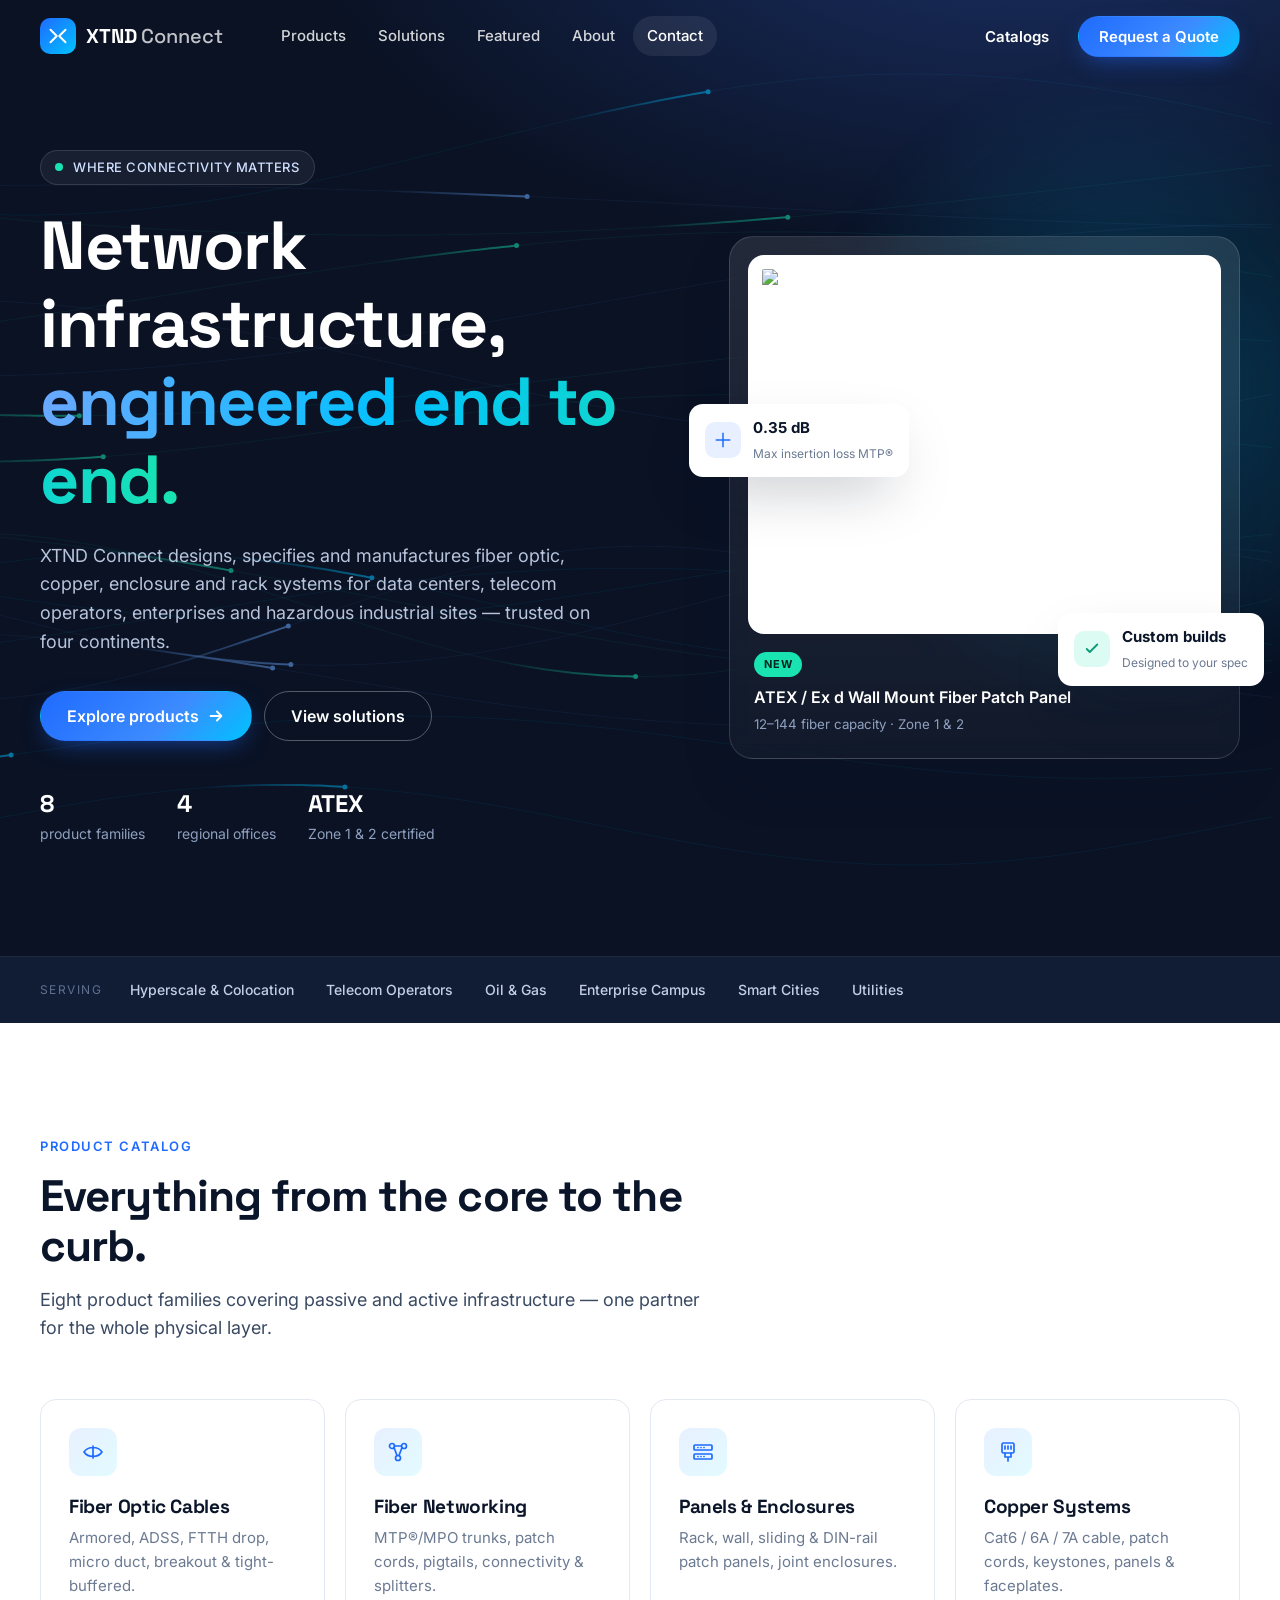
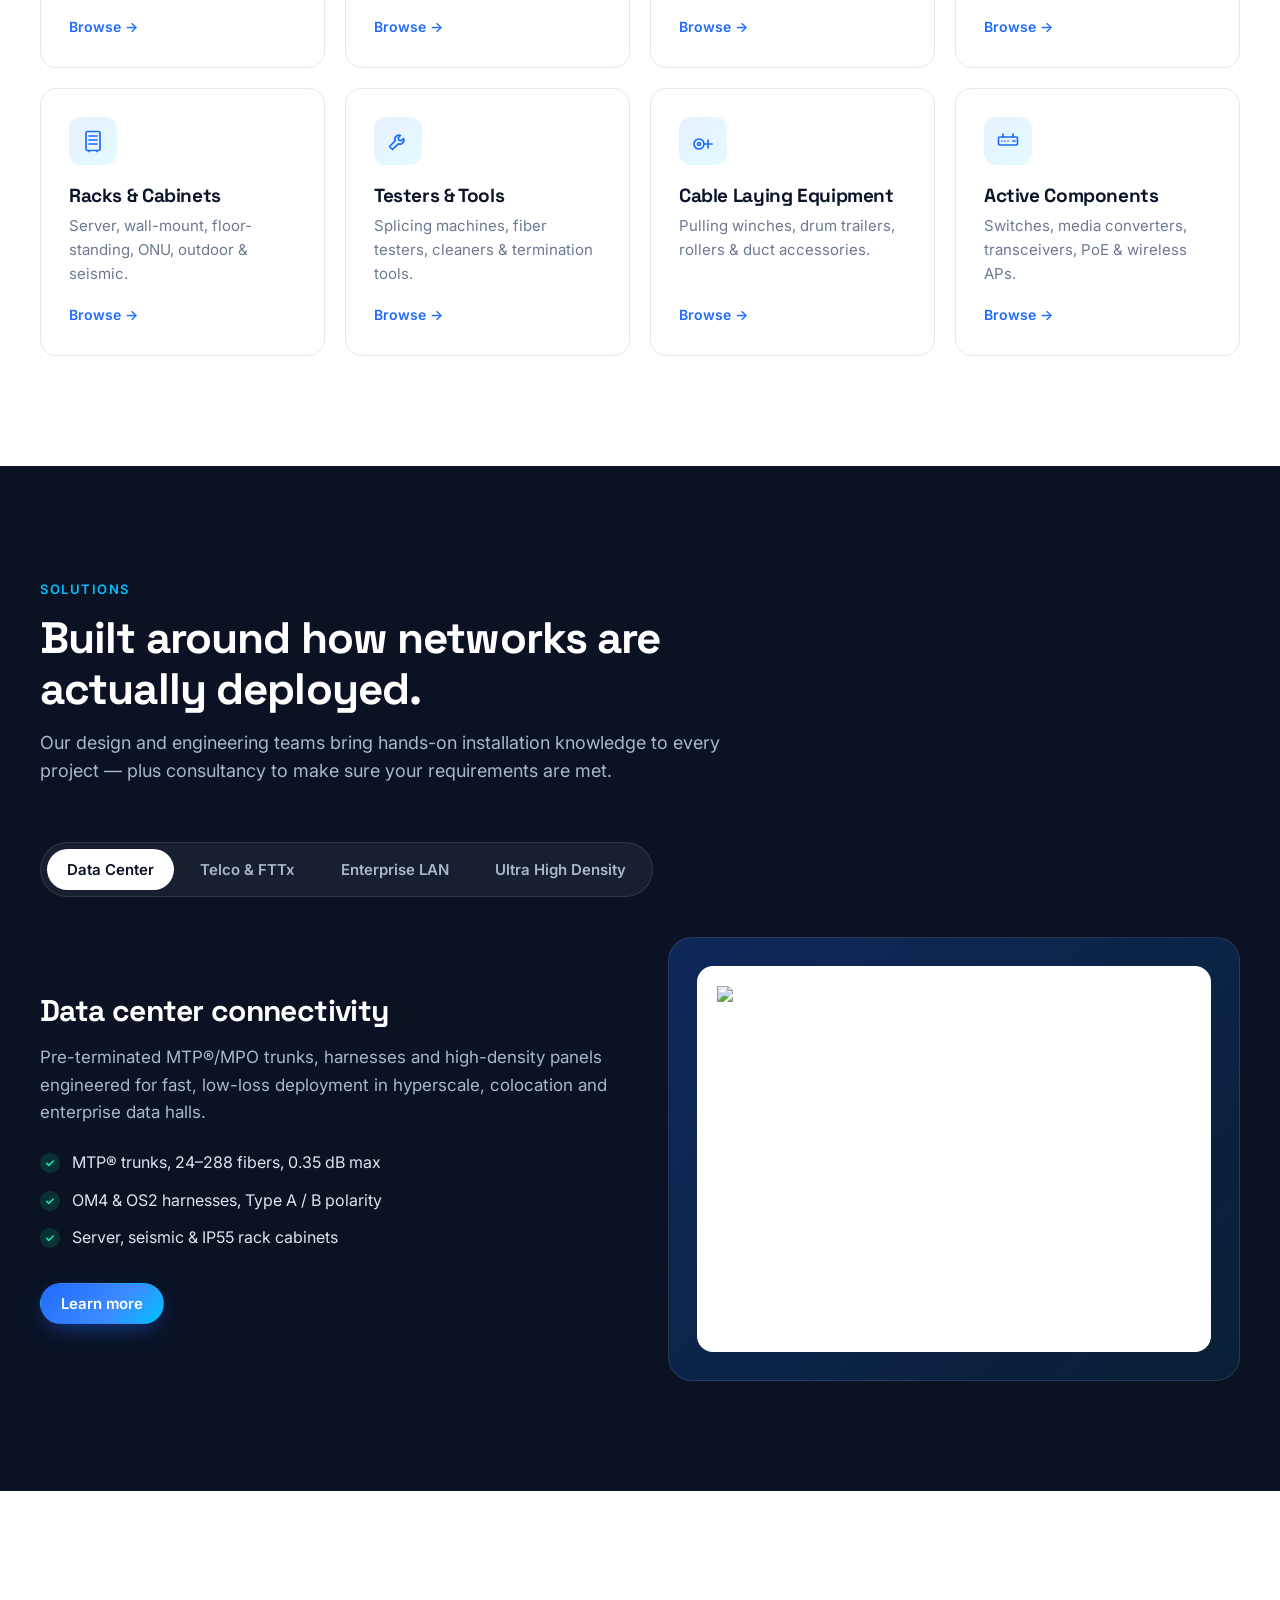
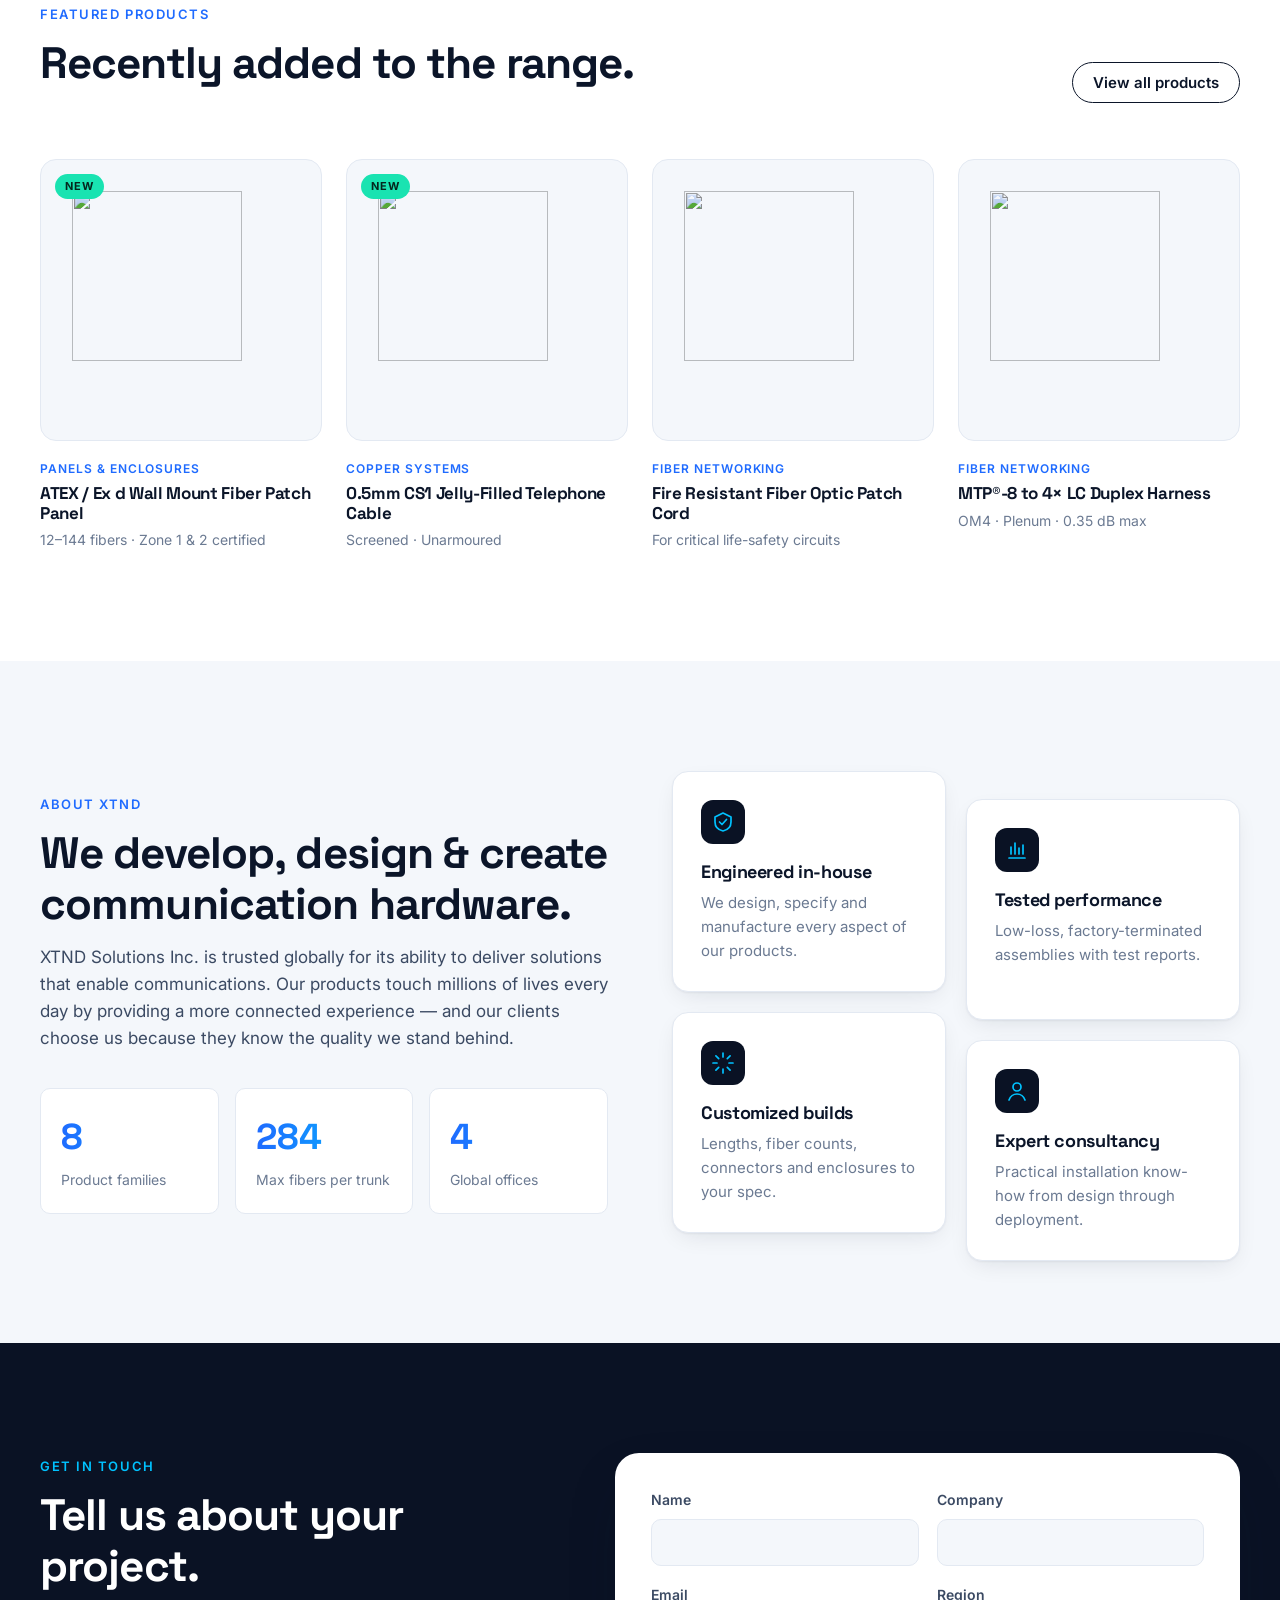
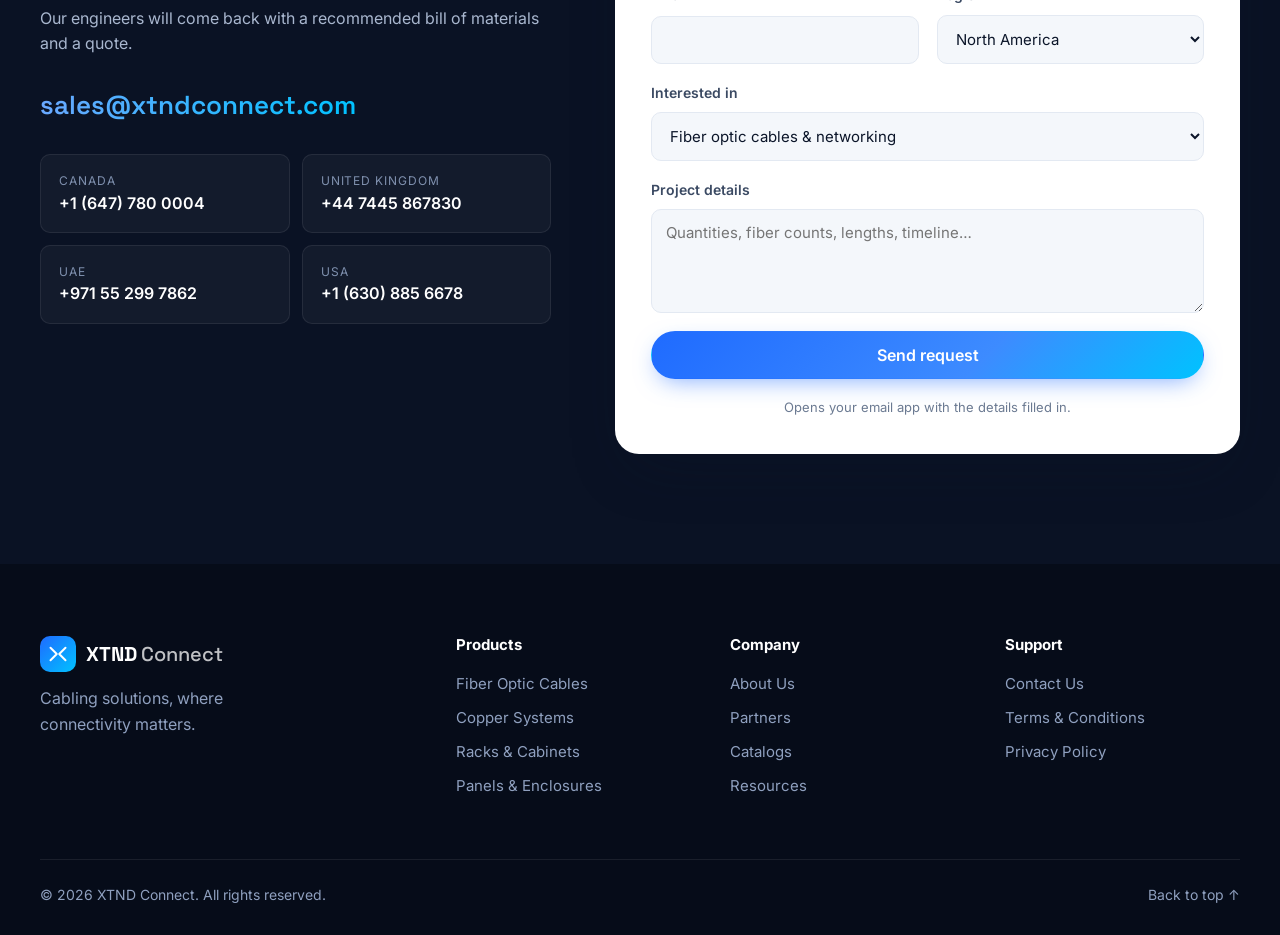
==== index.html @ 7eed995b "Redesigned XTND Connect website: modern responsive single-page site" ====
<!doctype html>
<html lang="en">
<head>
  <meta charset="utf-8" />
  <meta name="viewport" content="width=device-width, initial-scale=1" />
  <title>XTND Connect — Fiber & Copper Cabling Solutions</title>
  <meta name="description" content="XTND Connect designs and manufactures fiber optic, copper, enclosure and rack infrastructure for data centers, FTTx, enterprise and industrial networks." />
  <meta name="theme-color" content="#0a1224" />
  <link rel="icon" href="https://xtndconnect.com/wp-content/uploads/2022/12/Group-2-1.png" />
  <link rel="preconnect" href="https://fonts.googleapis.com" />
  <link rel="preconnect" href="https://fonts.gstatic.com" crossorigin />
  <link href="https://fonts.googleapis.com/css2?family=Inter:wght@400;500;600;700&family=Space+Grotesk:wght@500;600;700&display=swap" rel="stylesheet" />
  <link rel="stylesheet" href="styles.css" />
</head>
<body>
  <a class="skip" href="#main">Skip to content</a>

  <header class="nav" id="top">
    <div class="container nav-inner">
      <a href="#top" class="brand" aria-label="XTND Connect home">
        <span class="brand-mark" aria-hidden="true">
          <svg viewBox="0 0 32 32"><path d="M4 6l10 10L4 26M28 6L18 16l10 10" fill="none" stroke="currentColor" stroke-width="3.2" stroke-linecap="round" stroke-linejoin="round"/></svg>
        </span>
        <span class="brand-text">XTND<span>Connect</span></span>
      </a>
      <nav class="nav-links" aria-label="Primary">
        <a href="#products">Products</a>
        <a href="#solutions">Solutions</a>
        <a href="#featured">Featured</a>
        <a href="#about">About</a>
        <a href="#contact">Contact</a>
      </nav>
      <div class="nav-cta">
        <a class="btn btn-ghost" href="https://xtndconnect.com/catalogs/">Catalogs</a>
        <a class="btn btn-primary" href="#contact">Request a Quote</a>
      </div>
      <button class="nav-toggle" aria-label="Open menu" aria-expanded="false" aria-controls="mobile-menu">
        <span></span><span></span>
      </button>
    </div>
    <div class="mobile-menu" id="mobile-menu" hidden>
      <a href="#products">Products</a>
      <a href="#solutions">Solutions</a>
      <a href="#featured">Featured</a>
      <a href="#about">About</a>
      <a href="#contact">Contact</a>
      <a class="btn btn-primary" href="#contact">Request a Quote</a>
    </div>
  </header>

  <main id="main">
    <!-- HERO -->
    <section class="hero">
      <canvas class="hero-canvas" aria-hidden="true"></canvas>
      <div class="hero-glow" aria-hidden="true"></div>
      <div class="container hero-inner">
        <div class="hero-copy reveal">
          <span class="eyebrow"><span class="dot"></span> Where connectivity matters</span>
          <h1>Network infrastructure,<br /><span class="grad">engineered end to end.</span></h1>
          <p class="lead">XTND Connect designs, specifies and manufactures fiber optic, copper, enclosure and rack systems for data centers, telecom operators, enterprises and hazardous industrial sites — trusted on four continents.</p>
          <div class="hero-actions">
            <a class="btn btn-primary btn-lg" href="#products">Explore products
              <svg viewBox="0 0 20 20" aria-hidden="true"><path d="M4 10h12m-5-5 5 5-5 5" fill="none" stroke="currentColor" stroke-width="2" stroke-linecap="round" stroke-linejoin="round"/></svg>
            </a>
            <a class="btn btn-outline btn-lg" href="#solutions">View solutions</a>
          </div>
          <ul class="hero-proof">
            <li><strong>8</strong> product families</li>
            <li><strong>4</strong> regional offices</li>
            <li><strong>ATEX</strong> Zone 1 & 2 certified</li>
          </ul>
        </div>
        <div class="hero-visual reveal" style="--d:.15s">
          <div class="hero-card main">
            <img src="https://xtndconnect.com/wp-content/uploads/2025/06/Inside-view-of-Atex-rated-wall-mounted-patch-panel.png" alt="Inside view of ATEX rated wall mounted fiber patch panel" />
            <div class="hero-card-meta">
              <span class="tag">New</span>
              <p>ATEX / Ex d Wall Mount Fiber Patch Panel</p>
              <small>12–144 fiber capacity · Zone 1 & 2</small>
            </div>
          </div>
          <div class="hero-chip chip-a">
            <span class="chip-ico">
              <svg viewBox="0 0 24 24"><path d="M12 3v18M3 12h18" stroke="currentColor" stroke-width="2" stroke-linecap="round"/></svg>
            </span>
            <div><strong>0.35 dB</strong><small>Max insertion loss MTP®</small></div>
          </div>
          <div class="hero-chip chip-b">
            <span class="chip-ico">
              <svg viewBox="0 0 24 24"><path d="M5 12l4 4L19 6" fill="none" stroke="currentColor" stroke-width="2.4" stroke-linecap="round" stroke-linejoin="round"/></svg>
            </span>
            <div><strong>Custom builds</strong><small>Designed to your spec</small></div>
          </div>
        </div>
      </div>
    </section>

    <!-- TRUST STRIP -->
    <section class="strip" aria-label="Markets served">
      <div class="container strip-inner">
        <span>Serving</span>
        <ul>
          <li>Hyperscale & Colocation</li>
          <li>Telecom Operators</li>
          <li>Oil & Gas</li>
          <li>Enterprise Campus</li>
          <li>Smart Cities</li>
          <li>Utilities</li>
        </ul>
      </div>
    </section>

    <!-- PRODUCTS -->
    <section class="section" id="products">
      <div class="container">
        <div class="section-head reveal">
          <span class="kicker">Product catalog</span>
          <h2>Everything from the core to the curb.</h2>
          <p>Eight product families covering passive and active infrastructure — one partner for the whole physical layer.</p>
        </div>
        <div class="cat-grid">
          <a class="cat reveal" href="https://xtndconnect.com/product-category/fiber-optic-cables/">
            <div class="cat-ico"><svg viewBox="0 0 24 24"><path d="M3 12c4-6 14-6 18 0M3 12c4 6 14 6 18 0M12 6v12"/></svg></div>
            <h3>Fiber Optic Cables</h3>
            <p>Armored, ADSS, FTTH drop, micro duct, breakout & tight-buffered.</p>
            <span class="cat-link">Browse <i>→</i></span>
          </a>
          <a class="cat reveal" style="--d:.05s" href="https://xtndconnect.com/product-category/fiber-networking">
            <div class="cat-ico"><svg viewBox="0 0 24 24"><circle cx="6" cy="6" r="2.5"/><circle cx="18" cy="6" r="2.5"/><circle cx="12" cy="18" r="2.5"/><path d="M8 7.5l3 8M16 7.5l-3 8M8.5 6h7"/></svg></div>
            <h3>Fiber Networking</h3>
            <p>MTP®/MPO trunks, patch cords, pigtails, connectivity & splitters.</p>
            <span class="cat-link">Browse <i>→</i></span>
          </a>
          <a class="cat reveal" style="--d:.1s" href="https://xtndconnect.com/product-category/panels-and-enclosure/">
            <div class="cat-ico"><svg viewBox="0 0 24 24"><rect x="3" y="5" width="18" height="5" rx="1"/><rect x="3" y="14" width="18" height="5" rx="1"/><path d="M7 7.5h.01M10 7.5h.01M13 7.5h.01M7 16.5h.01M10 16.5h.01M13 16.5h.01"/></svg></div>
            <h3>Panels & Enclosures</h3>
            <p>Rack, wall, sliding & DIN-rail patch panels, joint enclosures.</p>
            <span class="cat-link">Browse <i>→</i></span>
          </a>
          <a class="cat reveal" style="--d:.15s" href="https://xtndconnect.com/product-category/copper-systems/">
            <div class="cat-ico"><svg viewBox="0 0 24 24"><rect x="6" y="3" width="12" height="10" rx="1.5"/><path d="M9 13v4h6v-4M12 17v4M9 6v3M12 6v3M15 6v3"/></svg></div>
            <h3>Copper Systems</h3>
            <p>Cat6 / 6A / 7A cable, patch cords, keystones, panels & faceplates.</p>
            <span class="cat-link">Browse <i>→</i></span>
          </a>
          <a class="cat reveal" href="https://xtndconnect.com/product-category/racks-and-cabinets/">
            <div class="cat-ico"><svg viewBox="0 0 24 24"><rect x="5" y="2.5" width="14" height="19" rx="1.5"/><path d="M8 7h8M8 11h8M8 15h8M8 21.5v1M16 21.5v1"/></svg></div>
            <h3>Racks & Cabinets</h3>
            <p>Server, wall-mount, floor-standing, ONU, outdoor & seismic.</p>
            <span class="cat-link">Browse <i>→</i></span>
          </a>
          <a class="cat reveal" style="--d:.05s" href="https://xtndconnect.com/product-category/tester-and-tools/">
            <div class="cat-ico"><svg viewBox="0 0 24 24"><path d="M14.5 6.5a4 4 0 0 0-5.3 5.3L3.5 17.5l3 3 5.7-5.7a4 4 0 0 0 5.3-5.3l-2.3 2.3-2.4-.6-.6-2.4z"/></svg></div>
            <h3>Testers & Tools</h3>
            <p>Splicing machines, fiber testers, cleaners & termination tools.</p>
            <span class="cat-link">Browse <i>→</i></span>
          </a>
          <a class="cat reveal" style="--d:.1s" href="https://xtndconnect.com/product-category/cable-laying-equipments/">
            <div class="cat-ico"><svg viewBox="0 0 24 24"><circle cx="8" cy="15" r="5"/><circle cx="8" cy="15" r="1.5"/><path d="M13 15h8M17 11v8"/></svg></div>
            <h3>Cable Laying Equipment</h3>
            <p>Pulling winches, drum trailers, rollers & duct accessories.</p>
            <span class="cat-link">Browse <i>→</i></span>
          </a>
          <a class="cat reveal" style="--d:.15s" href="https://xtndconnect.com/product-category/active-components/switches/">
            <div class="cat-ico"><svg viewBox="0 0 24 24"><rect x="2.5" y="8" width="19" height="8" rx="1.5"/><path d="M6 12h.01M9 12h.01M12 12h.01M17 12h2M7 8V5M17 8V5"/></svg></div>
            <h3>Active Components</h3>
            <p>Switches, media converters, transceivers, PoE & wireless APs.</p>
            <span class="cat-link">Browse <i>→</i></span>
          </a>
        </div>
      </div>
    </section>

    <!-- SOLUTIONS -->
    <section class="section section-dark" id="solutions">
      <div class="container">
        <div class="section-head reveal">
          <span class="kicker">Solutions</span>
          <h2>Built around how networks are actually deployed.</h2>
          <p>Our design and engineering teams bring hands-on installation knowledge to every project — plus consultancy to make sure your requirements are met.</p>
        </div>
        <div class="sol-tabs reveal" role="tablist" aria-label="Solutions">
          <button role="tab" aria-selected="true" aria-controls="sol-dc" id="tab-dc">Data Center</button>
          <button role="tab" aria-selected="false" aria-controls="sol-ftth" id="tab-ftth" tabindex="-1">Telco & FTTx</button>
          <button role="tab" aria-selected="false" aria-controls="sol-ent" id="tab-ent" tabindex="-1">Enterprise LAN</button>
          <button role="tab" aria-selected="false" aria-controls="sol-uhd" id="tab-uhd" tabindex="-1">Ultra High Density</button>
        </div>
        <div class="sol-panels">
          <article class="sol-panel" role="tabpanel" id="sol-dc" aria-labelledby="tab-dc">
            <div class="sol-text">
              <h3>Data center connectivity</h3>
              <p>Pre-terminated MTP®/MPO trunks, harnesses and high-density panels engineered for fast, low-loss deployment in hyperscale, colocation and enterprise data halls.</p>
              <ul class="checks">
                <li>MTP® trunks, 24–288 fibers, 0.35 dB max</li>
                <li>OM4 & OS2 harnesses, Type A / B polarity</li>
                <li>Server, seismic & IP55 rack cabinets</li>
              </ul>
              <a class="btn btn-primary" href="https://xtndconnect.com/our-solutions/">Learn more</a>
            </div>
            <div class="sol-img"><img loading="lazy" src="https://xtndconnect.com/wp-content/uploads/2024/10/40180.main_-1.jpg" alt="MTP fiber harness for data center" /></div>
          </article>
          <article class="sol-panel" role="tabpanel" id="sol-ftth" aria-labelledby="tab-ftth" hidden>
            <div class="sol-text">
              <h3>Telco & FTTx networks</h3>
              <p>Hardware that simplifies design and roll-out of access networks — from central office to the subscriber's home.</p>
              <ul class="checks">
                <li>ADSS, armored & FTTH drop cables</li>
                <li>Splice closures, splitters & ONU cabinets</li>
                <li>Cable pulling winches & drum trailers</li>
              </ul>
              <a class="btn btn-primary" href="https://xtndconnect.com/our-solutions/">Learn more</a>
            </div>
            <div class="sol-img"><img loading="lazy" src="https://xtndconnect.com/wp-content/uploads/2024/11/202208051735149eaps9.jpg" alt="Fiber optic splice closure" /></div>
          </article>
          <article class="sol-panel" role="tabpanel" id="sol-ent" aria-labelledby="tab-ent" hidden>
            <div class="sol-text">
              <h3>Enterprise structured cabling</h3>
              <p>End-to-end copper and fiber structured cabling for offices, campuses and industrial facilities, designed for simple installation and long service life.</p>
              <ul class="checks">
                <li>Cat6 / 6A / 7A LSZH data cables</li>
                <li>Keystones, faceplates & copper panels</li>
                <li>Industrial armored patch cables</li>
              </ul>
              <a class="btn btn-primary" href="https://xtndconnect.com/our-solutions/">Learn more</a>
            </div>
            <div class="sol-img"><img loading="lazy" src="https://xtndconnect.com/wp-content/uploads/2024/10/96103.main_.jpg" alt="Structured cabling products" /></div>
          </article>
          <article class="sol-panel" role="tabpanel" id="sol-uhd" aria-labelledby="tab-uhd" hidden>
            <div class="sol-text">
              <h3>Ultra high density</h3>
              <p>Traditional high-density enclosures hit the port count but leave tangled clusters at the back. Our UHD system keeps every fiber accessible and every cable managed.</p>
              <ul class="checks">
                <li>Sliding rack-mount patch panels</li>
                <li>Modular splicing cassettes</li>
                <li>Front & rear cable management</li>
              </ul>
              <a class="btn btn-primary" href="https://xtndconnect.com/our-solutions/">Learn more</a>
            </div>
            <div class="sol-img"><img loading="lazy" src="https://xtndconnect.com/wp-content/uploads/2024/11/6-Port-SC-Duplex.png" alt="High density fiber patch panel" /></div>
          </article>
        </div>
      </div>
    </section>

    <!-- FEATURED -->
    <section class="section" id="featured">
      <div class="container">
        <div class="section-head row reveal">
          <div>
            <span class="kicker">Featured products</span>
            <h2>Recently added to the range.</h2>
          </div>
          <a class="btn btn-outline" href="https://xtndconnect.com/product/">View all products</a>
        </div>
        <div class="prod-grid">
          <a class="prod reveal" href="https://xtndconnect.com/product/atex-ex-d-rated-enclosures-wall-mount-fiber-patch-panel-12144-fiber-capacity-zone-1-zone-2-certified/">
            <div class="prod-img"><img loading="lazy" src="https://xtndconnect.com/wp-content/uploads/2025/06/Inside-view-of-Atex-rated-wall-mounted-patch-panel.png" alt="" /><span class="tag">New</span></div>
            <span class="prod-cat">Panels & Enclosures</span>
            <h3>ATEX / Ex d Wall Mount Fiber Patch Panel</h3>
            <p>12–144 fibers · Zone 1 & 2 certified</p>
          </a>
          <a class="prod reveal" style="--d:.05s" href="https://xtndconnect.com/product/xtnd-0-5mm-cs1-cable-jelly-filled-screened-unarmoured-telephone-cable/">
            <div class="prod-img"><img loading="lazy" src="https://xtndconnect.com/wp-content/uploads/2025/06/Telephone-Cable.png" alt="" /><span class="tag">New</span></div>
            <span class="prod-cat">Copper Systems</span>
            <h3>0.5mm CS1 Jelly-Filled Telephone Cable</h3>
            <p>Screened · Unarmoured</p>
          </a>
          <a class="prod reveal" style="--d:.1s" href="https://xtndconnect.com/product/">
            <div class="prod-img"><img loading="lazy" src="https://xtndconnect.com/wp-content/uploads/2024/06/Fire-Reistant-Patch-Cord.png" alt="" /></div>
            <span class="prod-cat">Fiber Networking</span>
            <h3>Fire Resistant Fiber Optic Patch Cord</h3>
            <p>For critical life-safety circuits</p>
          </a>
          <a class="prod reveal" style="--d:.15s" href="https://xtndconnect.com/product/">
            <div class="prod-img"><img loading="lazy" src="https://xtndconnect.com/wp-content/uploads/2024/10/2024070218225989nseb.jpg" alt="" /></div>
            <span class="prod-cat">Fiber Networking</span>
            <h3>MTP®-8 to 4× LC Duplex Harness</h3>
            <p>OM4 · Plenum · 0.35 dB max</p>
          </a>
        </div>
      </div>
    </section>

    <!-- ABOUT / WHY -->
    <section class="section section-alt" id="about">
      <div class="container about">
        <div class="about-copy reveal">
          <span class="kicker">About XTND</span>
          <h2>We develop, design & create communication hardware.</h2>
          <p>XTND Solutions Inc. is trusted globally for its ability to deliver solutions that enable communications. Our products touch millions of lives every day by providing a more connected experience — and our clients choose us because they know the quality we stand behind.</p>
          <div class="stats">
            <div><strong data-count="8">0</strong><span>Product families</span></div>
            <div><strong data-count="288">0</strong><span>Max fibers per trunk</span></div>
            <div><strong data-count="4">0</strong><span>Global offices</span></div>
          </div>
        </div>
        <div class="why-grid">
          <div class="why reveal">
            <div class="why-ico"><svg viewBox="0 0 24 24"><path d="M12 3l8 4v5c0 5-3.5 8-8 9-4.5-1-8-4-8-9V7z"/><path d="M8.5 12l2.5 2.5 4.5-5"/></svg></div>
            <h3>Engineered in-house</h3>
            <p>We design, specify and manufacture every aspect of our products.</p>
          </div>
          <div class="why reveal" style="--d:.05s">
            <div class="why-ico"><svg viewBox="0 0 24 24"><path d="M4 20h16M6 16V9M10 16V5M14 16v-6M18 16V7"/></svg></div>
            <h3>Tested performance</h3>
            <p>Low-loss, factory-terminated assemblies with test reports.</p>
          </div>
          <div class="why reveal" style="--d:.1s">
            <div class="why-ico"><svg viewBox="0 0 24 24"><path d="M12 2v4M12 18v4M4.9 4.9l2.8 2.8M16.3 16.3l2.8 2.8M2 12h4M18 12h4M4.9 19.1l2.8-2.8M16.3 7.7l2.8-2.8"/></svg></div>
            <h3>Customized builds</h3>
            <p>Lengths, fiber counts, connectors and enclosures to your spec.</p>
          </div>
          <div class="why reveal" style="--d:.15s">
            <div class="why-ico"><svg viewBox="0 0 24 24"><circle cx="12" cy="8" r="4"/><path d="M4 21c1.5-4 4.5-6 8-6s6.5 2 8 6"/></svg></div>
            <h3>Expert consultancy</h3>
            <p>Practical installation know-how from design through deployment.</p>
          </div>
        </div>
      </div>
    </section>

    <!-- CONTACT -->
    <section class="section section-dark" id="contact">
      <div class="container contact">
        <div class="contact-copy reveal">
          <span class="kicker">Get in touch</span>
          <h2>Tell us about your project.</h2>
          <p>Our engineers will come back with a recommended bill of materials and a quote.</p>
          <a class="mail" href="mailto:sales@xtndconnect.com">sales@xtndconnect.com</a>
          <ul class="offices">
            <li><span>Canada</span><a href="tel:+16477800004">+1 (647) 780 0004</a></li>
            <li><span>United Kingdom</span><a href="tel:+447445867830">+44 7445 867830</a></li>
            <li><span>UAE</span><a href="tel:+971552997862">+971 55 299 7862</a></li>
            <li><span>USA</span><a href="tel:+16308856678">+1 (630) 885 6678</a></li>
          </ul>
        </div>
        <form class="form reveal" style="--d:.1s" id="quote-form" novalidate>
          <div class="field-row">
            <label>Name<input name="name" required autocomplete="name" /></label>
            <label>Company<input name="company" autocomplete="organization" /></label>
          </div>
          <div class="field-row">
            <label>Email<input type="email" name="email" required autocomplete="email" /></label>
            <label>Region
              <select name="region">
                <option>North America</option>
                <option>United Kingdom / Europe</option>
                <option>Middle East</option>
                <option>Other</option>
              </select>
            </label>
          </div>
          <label>Interested in
            <select name="interest">
              <option>Fiber optic cables & networking</option>
              <option>Panels & enclosures</option>
              <option>Copper systems</option>
              <option>Racks & cabinets</option>
              <option>Testers, tools & laying equipment</option>
              <option>Active components</option>
              <option>Custom solution</option>
            </select>
          </label>
          <label>Project details<textarea name="message" rows="4" required placeholder="Quantities, fiber counts, lengths, timeline…"></textarea></label>
          <button class="btn btn-primary btn-lg btn-block" type="submit">Send request</button>
          <p class="form-note" role="status" aria-live="polite">Opens your email app with the details filled in.</p>
        </form>
      </div>
    </section>
  </main>

  <footer class="footer">
    <div class="container footer-grid">
      <div>
        <a href="#top" class="brand">
          <span class="brand-mark" aria-hidden="true"><svg viewBox="0 0 32 32"><path d="M4 6l10 10L4 26M28 6L18 16l10 10" fill="none" stroke="currentColor" stroke-width="3.2" stroke-linecap="round" stroke-linejoin="round"/></svg></span>
          <span class="brand-text">XTND<span>Connect</span></span>
        </a>
        <p class="footer-tag">Cabling solutions, where connectivity matters.</p>
      </div>
      <div>
        <h4>Products</h4>
        <a href="https://xtndconnect.com/product-category/fiber-optic-cables/">Fiber Optic Cables</a>
        <a href="https://xtndconnect.com/product-category/copper-systems/">Copper Systems</a>
        <a href="https://xtndconnect.com/product-category/racks-and-cabinets/">Racks & Cabinets</a>
        <a href="https://xtndconnect.com/product-category/panels-and-enclosure/">Panels & Enclosures</a>
      </div>
      <div>
        <h4>Company</h4>
        <a href="https://xtndconnect.com/about-us/">About Us</a>
        <a href="https://xtndconnect.com/partner-with-us/">Partners</a>
        <a href="https://xtndconnect.com/catalogs/">Catalogs</a>
        <a href="https://xtndconnect.com/resources/">Resources</a>
      </div>
      <div>
        <h4>Support</h4>
        <a href="https://xtndconnect.com/contact-us/">Contact Us</a>
        <a href="https://xtndconnect.com/terms-condition/">Terms & Conditions</a>
        <a href="https://xtndconnect.com/privacy-policy/">Privacy Policy</a>
      </div>
    </div>
    <div class="container footer-bottom">
      <span>© <span id="year">2026</span> XTND Connect. All rights reserved.</span>
      <a href="#top">Back to top ↑</a>
    </div>
  </footer>

  <script src="script.js"></script>
</body>
</html>
---- styles.css ----
:root {
  --bg: #ffffff;
  --bg-alt: #f4f7fb;
  --ink: #0b1529;
  --ink-2: #3b4a63;
  --muted: #6b7a92;
  --line: #e3e9f2;
  --navy: #0a1224;
  --navy-2: #111c35;
  --brand: #1f6bff;
  --brand-2: #00c2ff;
  --accent: #19e3b1;
  --radius: 16px;
  --radius-sm: 10px;
  --shadow: 0 1px 2px rgba(11, 21, 41, .05), 0 8px 24px -8px rgba(11, 21, 41, .12);
  --shadow-lg: 0 24px 60px -20px rgba(11, 21, 41, .35);
  --font: "Inter", system-ui, -apple-system, "Segoe UI", Roboto, sans-serif;
  --display: "Space Grotesk", var(--font);
}

*, *::before, *::after { box-sizing: border-box; }
html { scroll-behavior: smooth; scroll-padding-top: 80px; }
body {
  margin: 0;
  font-family: var(--font);
  color: var(--ink);
  background: var(--bg);
  line-height: 1.6;
  -webkit-font-smoothing: antialiased;
  overflow-x: hidden;
}
img { max-width: 100%; display: block; }
a { color: inherit; text-decoration: none; }
h1, h2, h3, h4 { font-family: var(--display); line-height: 1.15; margin: 0; letter-spacing: -.02em; }
p { margin: 0; }

.container { width: min(1200px, 100% - 32px); margin-inline: auto; }

.skip { position: absolute; left: -999px; top: 8px; background: var(--brand); color: #fff; padding: 8px 14px; border-radius: 8px; z-index: 100; }
.skip:focus { left: 8px; }
:focus-visible { outline: 2px solid var(--brand-2); outline-offset: 3px; border-radius: 6px; }

/* Buttons */
.btn {
  display: inline-flex; align-items: center; justify-content: center; gap: 8px;
  font: 600 15px/1 var(--font);
  padding: 12px 20px; border-radius: 999px; border: 1px solid transparent;
  cursor: pointer; transition: transform .2s, box-shadow .2s, background .2s, border-color .2s, color .2s;
  white-space: nowrap;
}
.btn svg { width: 18px; height: 18px; transition: transform .2s; }
.btn:hover svg { transform: translateX(3px); }
.btn-lg { padding: 15px 26px; font-size: 16px; }
.btn-block { width: 100%; }
.btn-primary {
  color: #fff;
  background: linear-gradient(135deg, var(--brand), #3d8bff 60%, var(--brand-2));
  box-shadow: 0 8px 24px -8px rgba(31, 107, 255, .6);
}
.btn-primary:hover { transform: translateY(-1px); box-shadow: 0 12px 30px -8px rgba(31, 107, 255, .75); }
.btn-outline { border-color: currentColor; color: var(--ink); background: transparent; }
.btn-outline:hover { background: var(--ink); color: #fff; border-color: var(--ink); }
.btn-ghost { color: inherit; }
.btn-ghost:hover { background: rgba(255,255,255,.08); }

/* Nav */
.nav {
  position: fixed; inset: 0 0 auto 0; z-index: 50;
  color: #fff;
  transition: background .3s, box-shadow .3s, backdrop-filter .3s;
}
.nav.scrolled {
  background: rgba(10, 18, 36, .82);
  backdrop-filter: saturate(160%) blur(14px);
  -webkit-backdrop-filter: saturate(160%) blur(14px);
  box-shadow: 0 1px 0 rgba(255,255,255,.06);
}
.nav-inner { display: flex; align-items: center; gap: 32px; height: 72px; }
.brand { display: inline-flex; align-items: center; gap: 10px; font-family: var(--display); font-weight: 700; font-size: 20px; }
.brand-mark {
  width: 36px; height: 36px; border-radius: 10px; display: grid; place-items: center;
  background: linear-gradient(135deg, var(--brand), var(--brand-2)); color: #fff;
}
.brand-mark svg { width: 20px; height: 20px; }
.brand-text span { font-weight: 500; opacity: .75; margin-left: 4px; }
.nav-links { display: flex; gap: 4px; margin-left: 12px; }
.nav-links a { padding: 8px 14px; border-radius: 999px; font-size: 15px; font-weight: 500; opacity: .82; transition: opacity .2s, background .2s; }
.nav-links a:hover, .nav-links a.active { opacity: 1; background: rgba(255,255,255,.08); }
.nav-cta { margin-left: auto; display: flex; gap: 8px; }
.nav-toggle { display: none; margin-left: auto; width: 44px; height: 44px; border: 0; background: rgba(255,255,255,.08); border-radius: 12px; cursor: pointer; position: relative; }
.nav-toggle span { position: absolute; left: 12px; right: 12px; height: 2px; background: #fff; border-radius: 2px; transition: transform .25s, top .25s; }
.nav-toggle span:first-child { top: 17px; }
.nav-toggle span:last-child { top: 25px; }
.nav-toggle[aria-expanded="true"] span:first-child { top: 21px; transform: rotate(45deg); }
.nav-toggle[aria-expanded="true"] span:last-child { top: 21px; transform: rotate(-45deg); }
.mobile-menu { background: rgba(10,18,36,.97); padding: 8px 16px 20px; display: grid; gap: 4px; }
.mobile-menu[hidden] { display: none; }
.mobile-menu a:not(.btn) { padding: 14px 8px; border-bottom: 1px solid rgba(255,255,255,.08); font-weight: 500; }
.mobile-menu .btn { margin-top: 12px; }

/* Hero */
.hero {
  position: relative; overflow: hidden;
  background: radial-gradient(1200px 600px at 80% -10%, #1a2f63 0%, transparent 60%), var(--navy);
  color: #fff; padding: 150px 0 110px;
}
.hero-canvas { position: absolute; inset: 0; width: 100%; height: 100%; opacity: .55; }
.hero-glow {
  position: absolute; width: 700px; height: 700px; right: -200px; top: 40px; border-radius: 50%;
  background: radial-gradient(circle, rgba(0,194,255,.25), transparent 65%); filter: blur(20px);
}
.hero-inner { position: relative; display: grid; grid-template-columns: 1.1fr .9fr; gap: 64px; align-items: center; }
.eyebrow {
  display: inline-flex; align-items: center; gap: 10px;
  padding: 6px 14px; border-radius: 999px;
  background: rgba(255,255,255,.06); border: 1px solid rgba(255,255,255,.12);
  font-size: 13px; font-weight: 500; letter-spacing: .04em; text-transform: uppercase; color: #cfe0ff;
}
.dot { width: 8px; height: 8px; border-radius: 50%; background: var(--accent); box-shadow: 0 0 0 0 rgba(25,227,177,.6); animation: pulse 2s infinite; }
@keyframes pulse { 70% { box-shadow: 0 0 0 10px rgba(25,227,177,0); } 100% { box-shadow: 0 0 0 0 rgba(25,227,177,0); } }
.hero h1 { font-size: clamp(40px, 5.6vw, 68px); margin: 22px 0 22px; }
.grad { background: linear-gradient(90deg, #6aa8ff, var(--brand-2) 50%, var(--accent)); -webkit-background-clip: text; background-clip: text; color: transparent; }
.lead { font-size: 18px; color: #b7c4dc; max-width: 560px; }
.hero-actions { display: flex; gap: 12px; margin-top: 34px; flex-wrap: wrap; }
.hero .btn-outline { color: #fff; border-color: rgba(255,255,255,.3); }
.hero .btn-outline:hover { background: #fff; color: var(--navy); border-color: #fff; }
.hero-proof { list-style: none; padding: 0; margin: 44px 0 0; display: flex; gap: 32px; flex-wrap: wrap; color: #8fa0bf; font-size: 14px; }
.hero-proof strong { display: block; font-family: var(--display); color: #fff; font-size: 24px; }

.hero-visual { position: relative; }
.hero-card {
  background: linear-gradient(180deg, rgba(255,255,255,.1), rgba(255,255,255,.03));
  border: 1px solid rgba(255,255,255,.14); border-radius: 24px; padding: 18px;
  backdrop-filter: blur(10px); box-shadow: var(--shadow-lg);
}
.hero-card img { border-radius: 16px; background: #fff; aspect-ratio: 4/3.2; object-fit: contain; width: 100%; padding: 14px; }
.hero-card-meta { padding: 16px 6px 4px; }
.hero-card-meta p { font-weight: 600; margin-top: 8px; }
.hero-card-meta small { color: #8fa0bf; }
.tag { display: inline-block; font-size: 11px; font-weight: 700; letter-spacing: .08em; text-transform: uppercase; padding: 4px 10px; border-radius: 999px; background: var(--accent); color: #04261d; }
.hero-chip {
  position: absolute; display: flex; gap: 12px; align-items: center;
  background: #fff; color: var(--ink); padding: 12px 16px; border-radius: 14px; box-shadow: var(--shadow-lg);
  animation: float 6s ease-in-out infinite;
}
.hero-chip strong { display: block; font-size: 15px; }
.hero-chip small { color: var(--muted); font-size: 12px; }
.chip-ico { width: 36px; height: 36px; border-radius: 10px; display: grid; place-items: center; background: #e8f0ff; color: var(--brand); }
.chip-ico svg { width: 18px; height: 18px; }
.chip-a { left: -40px; top: 32%; }
.chip-b { right: -24px; bottom: 14%; animation-delay: -3s; }
.chip-b .chip-ico { background: #dcfbf2; color: #0b9b76; }
@keyframes float { 50% { transform: translateY(-10px); } }

/* Strip */
.strip { background: var(--navy-2); color: #8fa0bf; border-top: 1px solid rgba(255,255,255,.06); }
.strip-inner { display: flex; align-items: center; gap: 28px; padding: 22px 0; font-size: 14px; }
.strip-inner > span { text-transform: uppercase; letter-spacing: .12em; font-size: 12px; color: #5f7090; white-space: nowrap; }
.strip ul { list-style: none; margin: 0; padding: 0; display: flex; flex-wrap: wrap; gap: 10px 32px; }
.strip li { font-weight: 500; color: #c3cfe4; }

/* Sections */
.section { padding: 110px 0; }
.section-alt { background: var(--bg-alt); }
.section-dark { background: var(--navy); color: #fff; }
.section-head { max-width: 680px; margin-bottom: 56px; }
.section-head.row { max-width: none; display: flex; align-items: end; justify-content: space-between; gap: 24px; flex-wrap: wrap; }
.section-head h2, .about h2, .contact h2 { font-size: clamp(30px, 3.6vw, 44px); margin: 12px 0 14px; }
.section-head p { color: var(--ink-2); font-size: 18px; }
.section-dark .section-head p, .section-dark .contact-copy p { color: #a9b7cf; }
.kicker { font-size: 13px; font-weight: 600; letter-spacing: .12em; text-transform: uppercase; color: var(--brand); }
.section-dark .kicker { color: var(--brand-2); }

/* Categories */
.cat-grid { display: grid; grid-template-columns: repeat(4, 1fr); gap: 20px; }
.cat {
  position: relative; padding: 28px; border-radius: var(--radius); background: #fff;
  border: 1px solid var(--line); transition: transform .25s, box-shadow .25s, border-color .25s;
  display: flex; flex-direction: column; overflow: hidden;
}
.cat::after {
  content: ""; position: absolute; inset: 0; border-radius: inherit; pointer-events: none;
  background: radial-gradient(400px 160px at var(--mx, 50%) var(--my, 0%), rgba(31,107,255,.08), transparent 70%);
  opacity: 0; transition: opacity .25s;
}
.cat:hover { transform: translateY(-4px); box-shadow: var(--shadow); border-color: #c9d8f3; }
.cat:hover::after { opacity: 1; }
.cat-ico { width: 48px; height: 48px; border-radius: 12px; display: grid; place-items: center; background: linear-gradient(135deg, #e8f0ff, #e2fbff); color: var(--brand); margin-bottom: 20px; }
.cat-ico svg, .why-ico svg { width: 24px; height: 24px; fill: none; stroke: currentColor; stroke-width: 1.7; stroke-linecap: round; stroke-linejoin: round; }
.cat h3 { font-size: 19px; margin-bottom: 8px; }
.cat p { color: var(--muted); font-size: 15px; flex: 1; }
.cat-link { margin-top: 18px; font-weight: 600; font-size: 14px; color: var(--brand); }
.cat-link i { font-style: normal; display: inline-block; transition: transform .2s; }
.cat:hover .cat-link i { transform: translateX(4px); }

/* Solutions */
.sol-tabs { display: inline-flex; flex-wrap: wrap; gap: 6px; padding: 6px; border-radius: 999px; background: rgba(255,255,255,.06); border: 1px solid rgba(255,255,255,.1); margin-bottom: 40px; }
.sol-tabs button {
  font: 600 15px var(--font); color: #a9b7cf; background: transparent; border: 0; padding: 11px 20px; border-radius: 999px; cursor: pointer; transition: background .2s, color .2s;
}
.sol-tabs button:hover { color: #fff; }
.sol-tabs button[aria-selected="true"] { background: #fff; color: var(--navy); }
.sol-panel { display: grid; grid-template-columns: 1fr 1fr; gap: 56px; align-items: center; animation: fadeUp .45s ease; }
.sol-panel[hidden] { display: none; }
.sol-text h3 { font-size: 30px; margin-bottom: 16px; }
.sol-text p { color: #a9b7cf; font-size: 17px; }
.checks { list-style: none; padding: 0; margin: 24px 0 32px; display: grid; gap: 12px; }
.checks li { position: relative; padding-left: 32px; color: #dbe4f3; }
.checks li::before {
  content: ""; position: absolute; left: 0; top: 3px; width: 20px; height: 20px; border-radius: 50%;
  background: rgba(25,227,177,.15) url("data:image/svg+xml,%3Csvg xmlns='http://www.w3.org/2000/svg' viewBox='0 0 20 20'%3E%3Cpath d='M6 10.5l2.5 2.5L14 7.5' fill='none' stroke='%2319e3b1' stroke-width='2' stroke-linecap='round' stroke-linejoin='round'/%3E%3C/svg%3E") center/16px no-repeat;
}
.sol-img { border-radius: 24px; padding: 28px; background: linear-gradient(135deg, rgba(31,107,255,.25), rgba(0,194,255,.08)); border: 1px solid rgba(255,255,255,.1); }
.sol-img img { width: 100%; aspect-ratio: 4/3; object-fit: contain; background: #fff; border-radius: 16px; padding: 20px; }
@keyframes fadeUp { from { opacity: 0; transform: translateY(12px); } to { opacity: 1; transform: none; } }

/* Products */
.prod-grid { display: grid; grid-template-columns: repeat(4, 1fr); gap: 24px; }
.prod { display: flex; flex-direction: column; }
.prod-img {
  position: relative; border-radius: var(--radius); background: var(--bg-alt); border: 1px solid var(--line);
  aspect-ratio: 1; display: grid; place-items: center; overflow: hidden; margin-bottom: 18px;
}
.prod-img img { width: 78%; height: 78%; object-fit: contain; transition: transform .4s; mix-blend-mode: multiply; }
.prod:hover .prod-img img { transform: scale(1.06); }
.prod-img .tag { position: absolute; top: 14px; left: 14px; }
.prod-cat { font-size: 12px; font-weight: 600; letter-spacing: .08em; text-transform: uppercase; color: var(--brand); }
.prod h3 { font-size: 17px; margin: 6px 0 6px; transition: color .2s; }
.prod:hover h3 { color: var(--brand); }
.prod p { color: var(--muted); font-size: 14px; }

/* About */
.about { display: grid; grid-template-columns: 1fr 1fr; gap: 64px; align-items: center; }
.about-copy > p { color: var(--ink-2); font-size: 17px; }
.stats { display: grid; grid-template-columns: repeat(3, 1fr); gap: 16px; margin-top: 36px; }
.stats div { padding: 20px; background: #fff; border: 1px solid var(--line); border-radius: var(--radius-sm); }
.stats strong { display: block; font-family: var(--display); font-size: 36px; background: linear-gradient(90deg, var(--brand), var(--brand-2)); -webkit-background-clip: text; background-clip: text; color: transparent; }
.stats span { color: var(--muted); font-size: 14px; }
.why-grid { display: grid; grid-template-columns: 1fr 1fr; gap: 20px; }
.why { padding: 28px; background: #fff; border-radius: var(--radius); border: 1px solid var(--line); box-shadow: var(--shadow); }
.why:nth-child(even) { transform: translateY(28px); }
.why-ico { width: 44px; height: 44px; border-radius: 12px; display: grid; place-items: center; background: var(--navy); color: var(--brand-2); margin-bottom: 18px; }
.why h3 { font-size: 18px; margin-bottom: 8px; }
.why p { color: var(--muted); font-size: 15px; }

/* Contact */
.contact { display: grid; grid-template-columns: .9fr 1.1fr; gap: 64px; align-items: start; }
.mail { display: inline-block; margin: 28px 0 28px; font-family: var(--display); font-size: 26px; font-weight: 600; background: linear-gradient(90deg, #6aa8ff, var(--brand-2)); -webkit-background-clip: text; background-clip: text; color: transparent; }
.offices { list-style: none; padding: 0; margin: 0; display: grid; grid-template-columns: 1fr 1fr; gap: 12px; }
.offices li { padding: 16px 18px; border-radius: var(--radius-sm); background: rgba(255,255,255,.04); border: 1px solid rgba(255,255,255,.08); }
.offices span { display: block; font-size: 12px; letter-spacing: .08em; text-transform: uppercase; color: #7f90ae; }
.offices a { font-weight: 600; }
.offices a:hover { color: var(--brand-2); }
.form { background: #fff; color: var(--ink); padding: 36px; border-radius: 24px; display: grid; gap: 18px; box-shadow: var(--shadow-lg); }
.field-row { display: grid; grid-template-columns: 1fr 1fr; gap: 18px; }
.form label { display: grid; gap: 8px; font-size: 14px; font-weight: 600; color: var(--ink-2); }
.form input, .form select, .form textarea {
  font: 400 15px var(--font); color: var(--ink); padding: 13px 14px; border-radius: var(--radius-sm);
  border: 1px solid var(--line); background: var(--bg-alt); transition: border-color .2s, box-shadow .2s, background .2s; width: 100%;
}
.form textarea { resize: vertical; }
.form input:focus, .form select:focus, .form textarea:focus { outline: none; border-color: var(--brand); background: #fff; box-shadow: 0 0 0 4px rgba(31,107,255,.12); }
.form .invalid { border-color: #e5484d; box-shadow: 0 0 0 4px rgba(229,72,77,.1); }
.form-note { font-size: 13px; color: var(--muted); text-align: center; }

/* Footer */
.footer { background: #060c19; color: #8fa0bf; padding: 72px 0 28px; }
.footer .brand { color: #fff; }
.footer-grid { display: grid; grid-template-columns: 1.6fr 1fr 1fr 1fr; gap: 40px; }
.footer-tag { margin-top: 14px; max-width: 260px; }
.footer h4 { color: #fff; font-size: 15px; margin-bottom: 14px; font-family: var(--font); letter-spacing: 0; }
.footer-grid a:not(.brand) { display: block; padding: 5px 0; font-size: 15px; transition: color .2s; }
.footer-grid a:not(.brand):hover { color: #fff; }
.footer-bottom { display: flex; justify-content: space-between; gap: 16px; flex-wrap: wrap; margin-top: 56px; padding-top: 24px; border-top: 1px solid rgba(255,255,255,.08); font-size: 14px; }
.footer-bottom a:hover { color: #fff; }

/* Reveal */
.reveal { opacity: 0; transform: translateY(18px); transition: opacity .7s ease var(--d, 0s), transform .7s ease var(--d, 0s); }
.reveal.in { opacity: 1; transform: none; }
.why.reveal.in:nth-child(even) { transform: translateY(28px); }
@media (prefers-reduced-motion: reduce) {
  html { scroll-behavior: auto; }
  .reveal { opacity: 1; transform: none; transition: none; }
  .hero-chip, .dot { animation: none; }
}

/* Responsive */
@media (max-width: 1080px) {
  .cat-grid, .prod-grid { grid-template-columns: repeat(2, 1fr); }
  .nav-links { display: none; }
}
@media (max-width: 900px) {
  .nav-cta { display: none; }
  .nav-toggle { display: block; }
  .hero { padding: 120px 0 80px; }
  .hero-inner, .sol-panel, .about, .contact { grid-template-columns: 1fr; gap: 48px; }
  .hero-visual { max-width: 480px; margin-inline: auto; width: 100%; }
  .chip-a { left: -8px; }
  .chip-b { right: -8px; }
  .footer-grid { grid-template-columns: 1fr 1fr; }
  .section { padding: 80px 0; }
}
@media (max-width: 600px) {
  .cat-grid, .prod-grid, .why-grid, .field-row, .offices { grid-template-columns: 1fr; }
  .why:nth-child(even), .why.reveal.in:nth-child(even) { transform: none; }
  .stats { grid-template-columns: repeat(3, 1fr); gap: 10px; }
  .stats div { padding: 14px; }
  .stats strong { font-size: 26px; }
  .hero-chip { display: none; }
  .strip-inner { flex-direction: column; align-items: flex-start; gap: 12px; }
  .form { padding: 24px; }
  .sol-tabs { border-radius: 16px; }
  .footer-grid { grid-template-columns: 1fr; }
  .mail { font-size: 21px; }
}
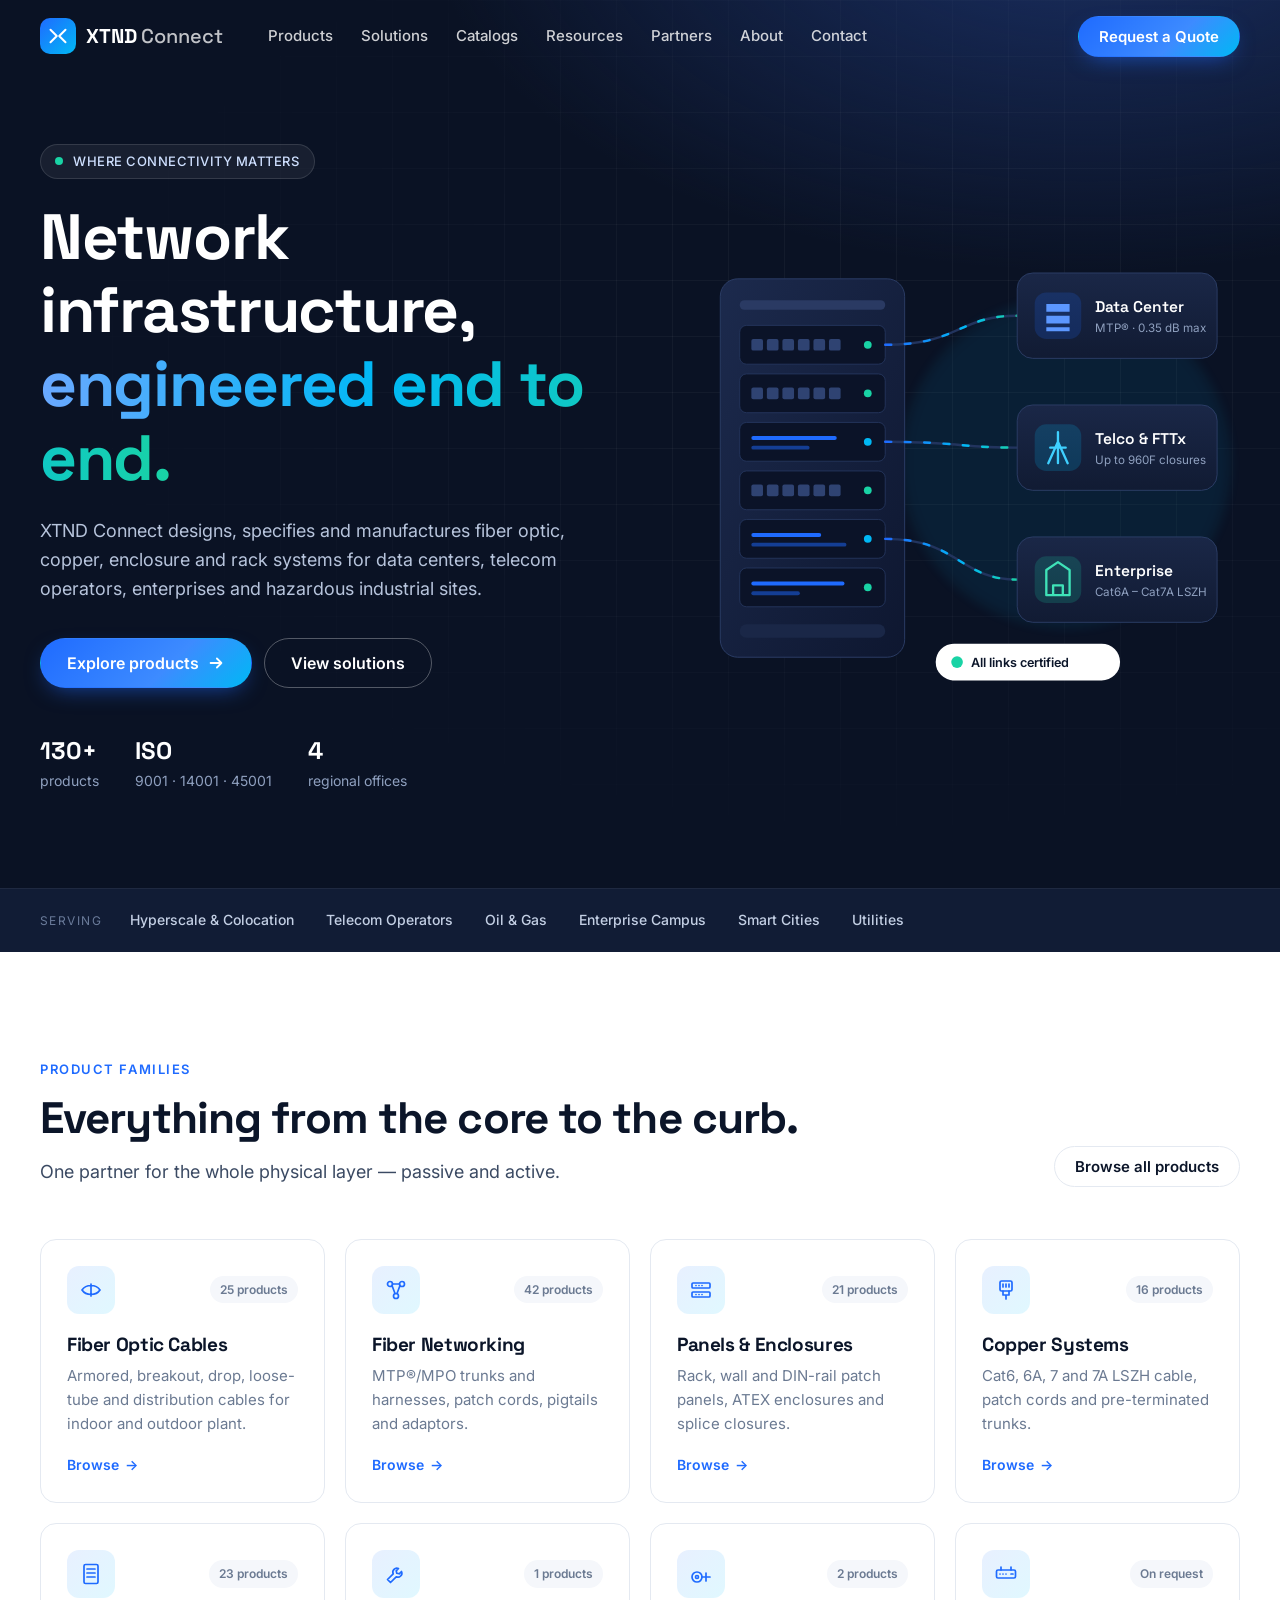
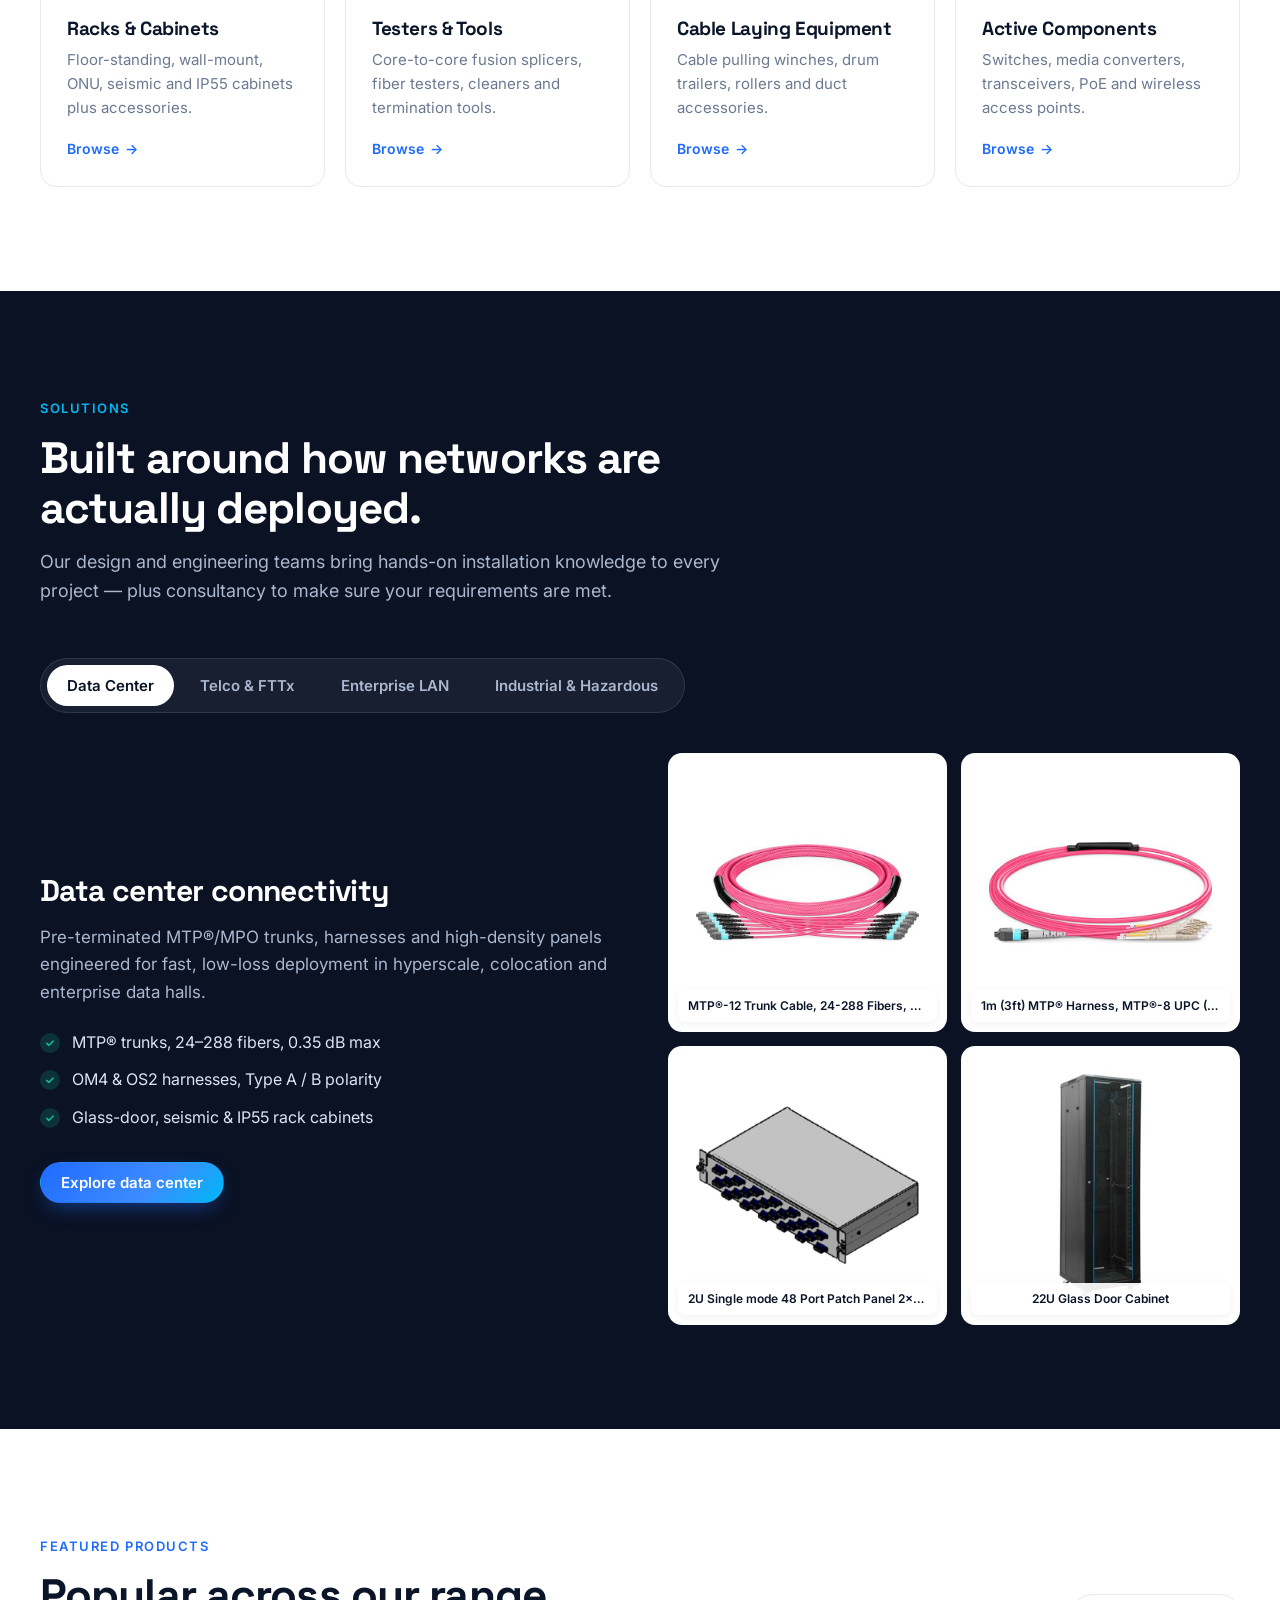
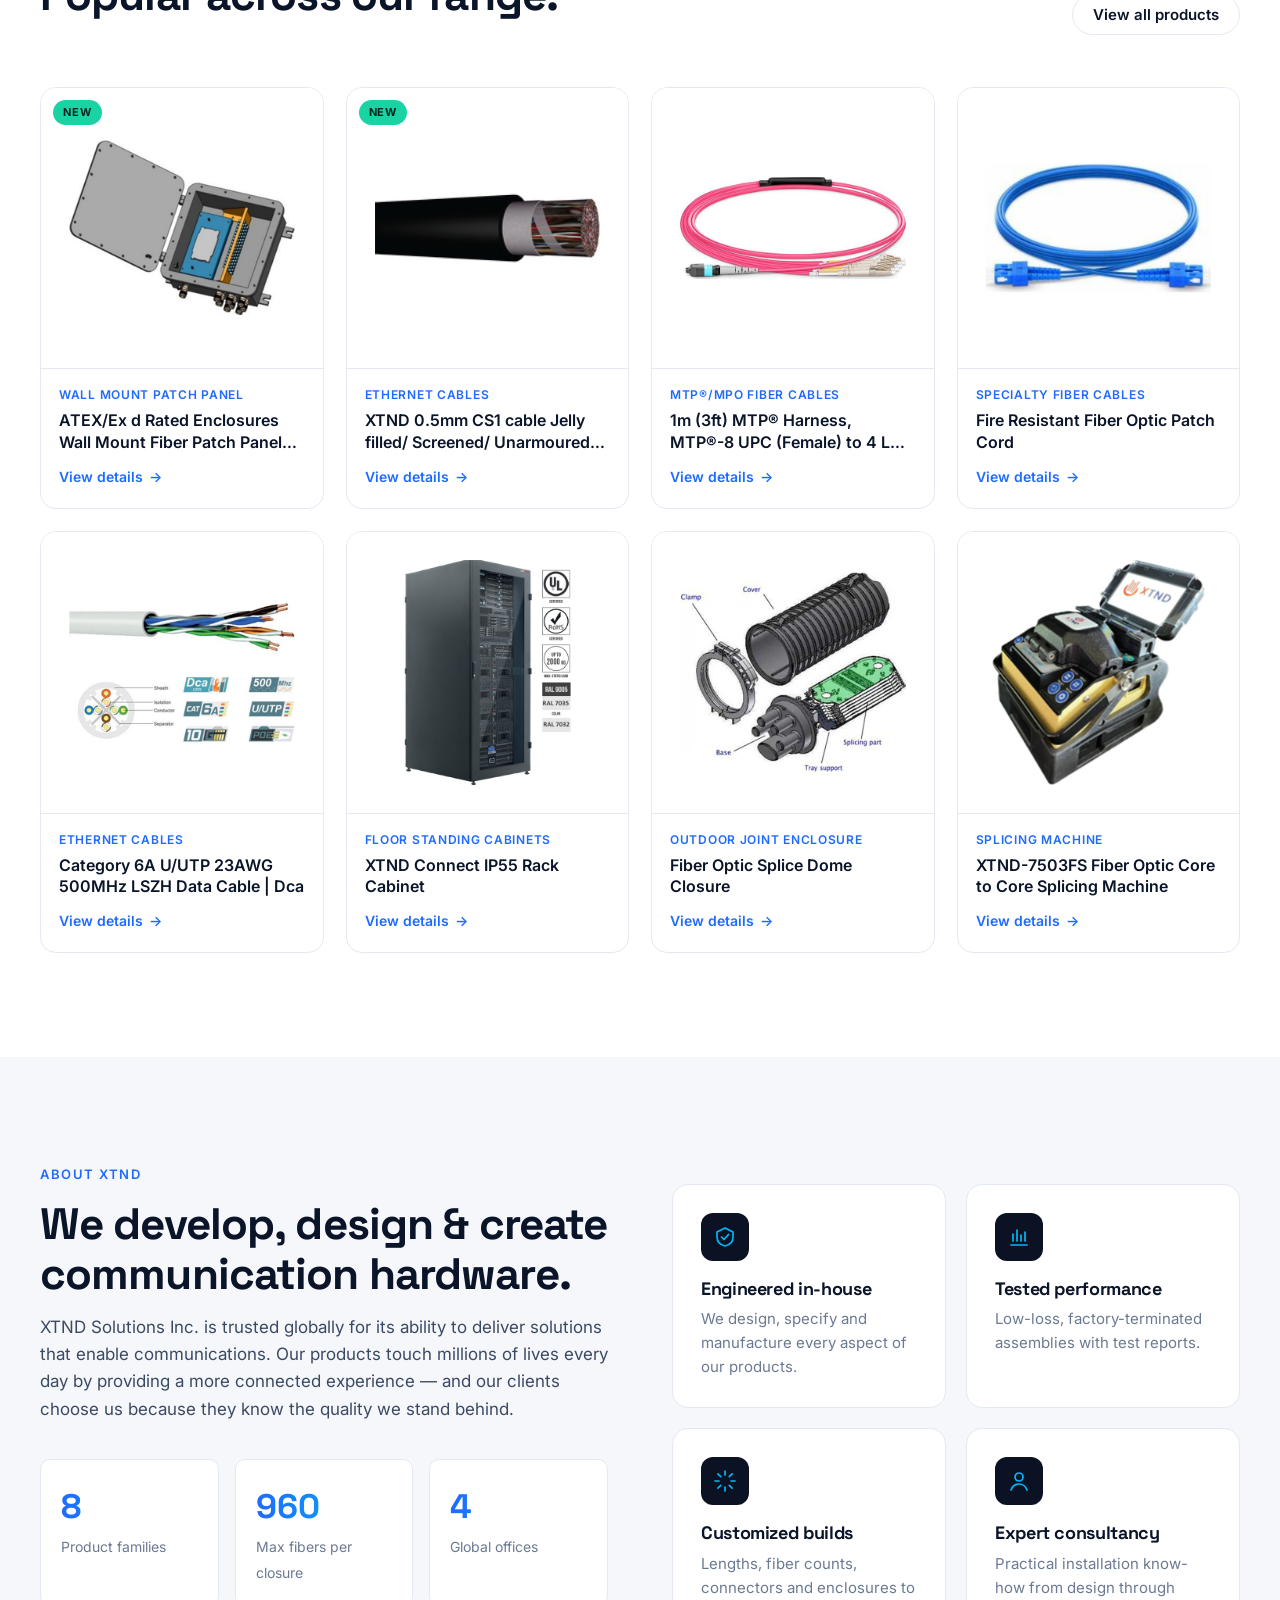
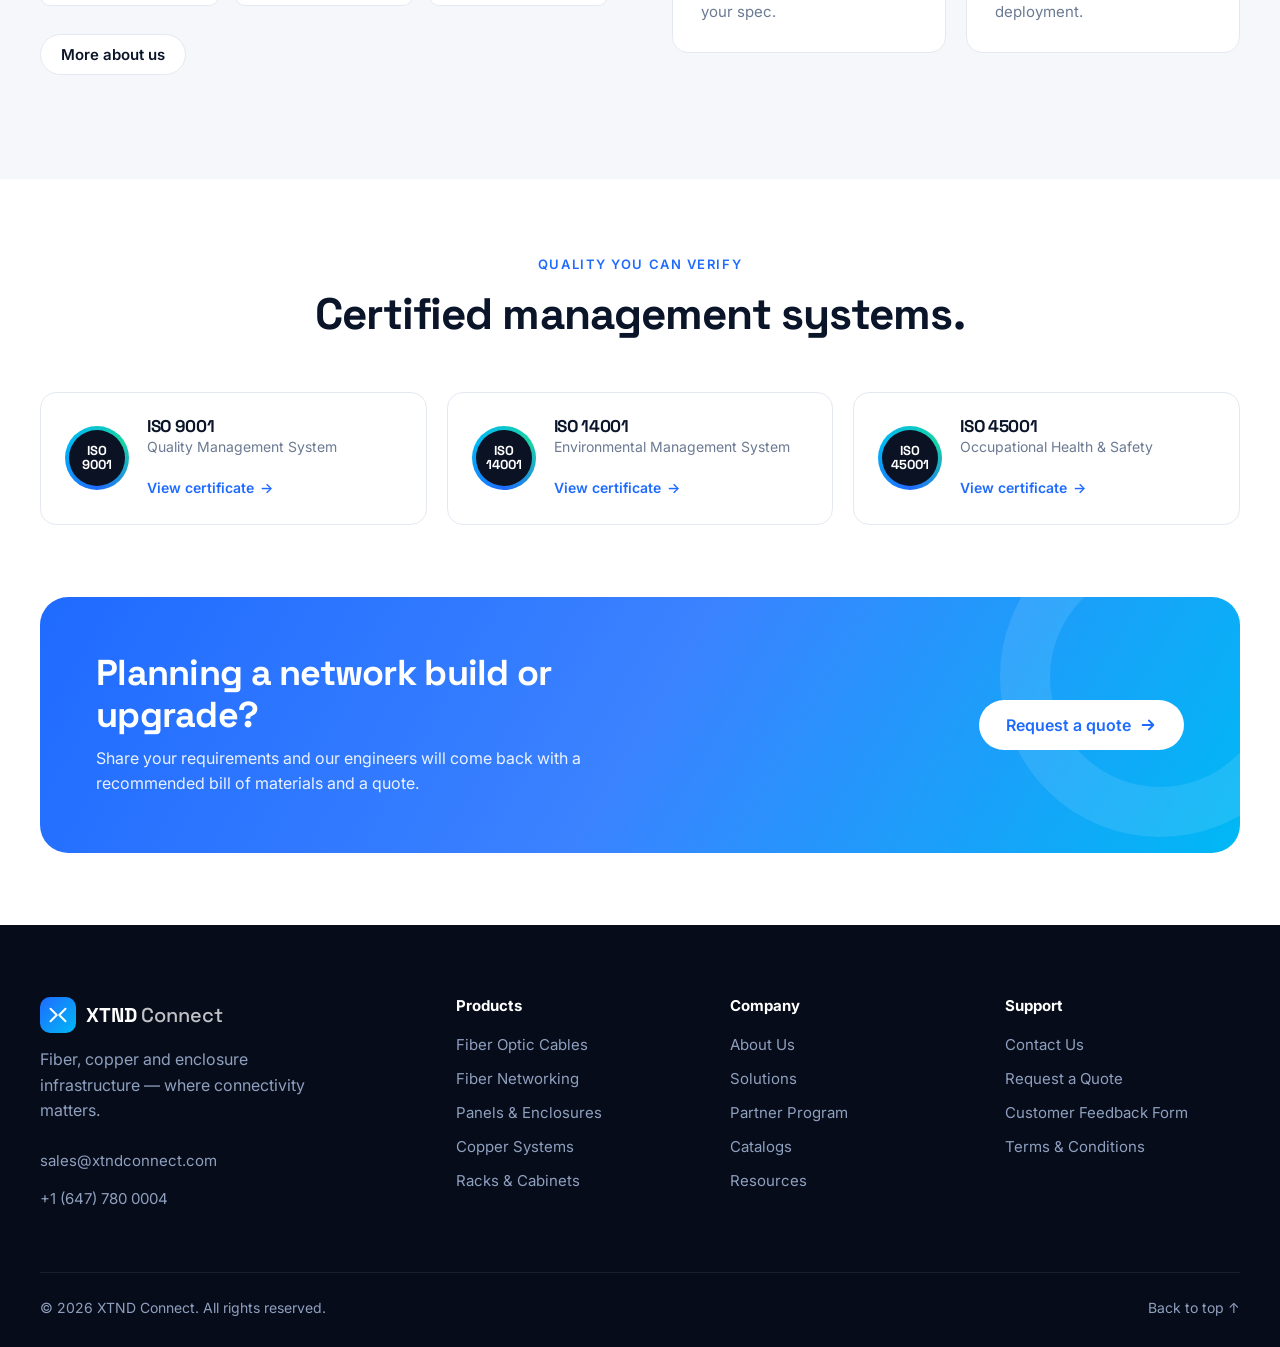
==== commit 10019f4c: "Redesign site as multi-page with clean product imagery - Add Products, Solutions, Catalogs, Resource" ====
--- a/index.html
+++ b/index.html
@@ -1,178 +1,138 @@
 <!doctype html>
-<html lang="en">
+<html lang="en" class="no-js">
 <head>
   <meta charset="utf-8" />
   <meta name="viewport" content="width=device-width, initial-scale=1" />
   <title>XTND Connect — Fiber & Copper Cabling Solutions</title>
   <meta name="description" content="XTND Connect designs and manufactures fiber optic, copper, enclosure and rack infrastructure for data centers, FTTx, enterprise and industrial networks." />
   <meta name="theme-color" content="#0a1224" />
-  <link rel="icon" href="https://xtndconnect.com/wp-content/uploads/2022/12/Group-2-1.png" />
+  <link rel="icon" href="assets/img/favicon.svg" type="image/svg+xml" />
   <link rel="preconnect" href="https://fonts.googleapis.com" />
   <link rel="preconnect" href="https://fonts.gstatic.com" crossorigin />
   <link href="https://fonts.googleapis.com/css2?family=Inter:wght@400;500;600;700&family=Space+Grotesk:wght@500;600;700&display=swap" rel="stylesheet" />
-  <link rel="stylesheet" href="styles.css" />
+  <link rel="stylesheet" href="assets/css/styles.css" />
 </head>
 <body>
-  <a class="skip" href="#main">Skip to content</a>
-
-  <header class="nav" id="top">
-    <div class="container nav-inner">
-      <a href="#top" class="brand" aria-label="XTND Connect home">
-        <span class="brand-mark" aria-hidden="true">
-          <svg viewBox="0 0 32 32"><path d="M4 6l10 10L4 26M28 6L18 16l10 10" fill="none" stroke="currentColor" stroke-width="3.2" stroke-linecap="round" stroke-linejoin="round"/></svg>
-        </span>
-        <span class="brand-text">XTND<span>Connect</span></span>
-      </a>
-      <nav class="nav-links" aria-label="Primary">
-        <a href="#products">Products</a>
-        <a href="#solutions">Solutions</a>
-        <a href="#featured">Featured</a>
-        <a href="#about">About</a>
-        <a href="#contact">Contact</a>
-      </nav>
-      <div class="nav-cta">
-        <a class="btn btn-ghost" href="https://xtndconnect.com/catalogs/">Catalogs</a>
-        <a class="btn btn-primary" href="#contact">Request a Quote</a>
-      </div>
-      <button class="nav-toggle" aria-label="Open menu" aria-expanded="false" aria-controls="mobile-menu">
-        <span></span><span></span>
-      </button>
-    </div>
-    <div class="mobile-menu" id="mobile-menu" hidden>
-      <a href="#products">Products</a>
-      <a href="#solutions">Solutions</a>
-      <a href="#featured">Featured</a>
-      <a href="#about">About</a>
-      <a href="#contact">Contact</a>
-      <a class="btn btn-primary" href="#contact">Request a Quote</a>
-    </div>
-  </header>
-
   <main id="main">
     <!-- HERO -->
-    <section class="hero">
-      <canvas class="hero-canvas" aria-hidden="true"></canvas>
-      <div class="hero-glow" aria-hidden="true"></div>
+    <section class="hero on-dark">
+      <div class="hero-grid-bg" aria-hidden="true"></div>
       <div class="container hero-inner">
-        <div class="hero-copy reveal">
+        <div class="hero-copy intro">
           <span class="eyebrow"><span class="dot"></span> Where connectivity matters</span>
-          <h1>Network infrastructure,<br /><span class="grad">engineered end to end.</span></h1>
-          <p class="lead">XTND Connect designs, specifies and manufactures fiber optic, copper, enclosure and rack systems for data centers, telecom operators, enterprises and hazardous industrial sites — trusted on four continents.</p>
+          <h1>Network infrastructure, <span class="grad">engineered end to end.</span></h1>
+          <p class="lead">XTND Connect designs, specifies and manufactures fiber optic, copper, enclosure and rack systems for data centers, telecom operators, enterprises and hazardous industrial sites.</p>
           <div class="hero-actions">
-            <a class="btn btn-primary btn-lg" href="#products">Explore products
-              <svg viewBox="0 0 20 20" aria-hidden="true"><path d="M4 10h12m-5-5 5 5-5 5" fill="none" stroke="currentColor" stroke-width="2" stroke-linecap="round" stroke-linejoin="round"/></svg>
-            </a>
-            <a class="btn btn-outline btn-lg" href="#solutions">View solutions</a>
+            <a class="btn btn-primary btn-lg" href="products.html">Explore products <svg class="arrow" viewBox="0 0 20 20" aria-hidden="true"><path d="M4 10h12m-5-5 5 5-5 5" fill="none" stroke="currentColor" stroke-width="2" stroke-linecap="round" stroke-linejoin="round"/></svg></a>
+            <a class="btn btn-outline btn-lg" href="solutions.html">View solutions</a>
           </div>
           <ul class="hero-proof">
-            <li><strong>8</strong> product families</li>
+            <li><strong id="proof-products">130+</strong> products</li>
+            <li><strong>ISO</strong> 9001 · 14001 · 45001</li>
             <li><strong>4</strong> regional offices</li>
-            <li><strong>ATEX</strong> Zone 1 & 2 certified</li>
           </ul>
         </div>
-        <div class="hero-visual reveal" style="--d:.15s">
-          <div class="hero-card main">
-            <img src="https://xtndconnect.com/wp-content/uploads/2025/06/Inside-view-of-Atex-rated-wall-mounted-patch-panel.png" alt="Inside view of ATEX rated wall mounted fiber patch panel" />
-            <div class="hero-card-meta">
-              <span class="tag">New</span>
-              <p>ATEX / Ex d Wall Mount Fiber Patch Panel</p>
-              <small>12–144 fiber capacity · Zone 1 & 2</small>
-            </div>
-          </div>
-          <div class="hero-chip chip-a">
-            <span class="chip-ico">
-              <svg viewBox="0 0 24 24"><path d="M12 3v18M3 12h18" stroke="currentColor" stroke-width="2" stroke-linecap="round"/></svg>
-            </span>
-            <div><strong>0.35 dB</strong><small>Max insertion loss MTP®</small></div>
-          </div>
-          <div class="hero-chip chip-b">
-            <span class="chip-ico">
-              <svg viewBox="0 0 24 24"><path d="M5 12l4 4L19 6" fill="none" stroke="currentColor" stroke-width="2.4" stroke-linecap="round" stroke-linejoin="round"/></svg>
-            </span>
-            <div><strong>Custom builds</strong><small>Designed to your spec</small></div>
-          </div>
-        </div>
-      </div>
-    </section>
-
-    <!-- TRUST STRIP -->
+
+        <div class="hero-art intro" style="--d:.15s" aria-hidden="true">
+          <svg viewBox="0 0 560 470" fill="none">
+            <defs>
+              <linearGradient id="g-fiber" x1="0" x2="1"><stop offset="0" stop-color="#1f6bff"/><stop offset=".6" stop-color="#00b8f5"/><stop offset="1" stop-color="#19d3a5"/></linearGradient>
+              <linearGradient id="g-card" x1="0" y1="0" x2="0" y2="1"><stop offset="0" stop-color="#1a2747"/><stop offset="1" stop-color="#111b33"/></linearGradient>
+              <linearGradient id="g-rack" x1="0" y1="0" x2="1" y2="1"><stop offset="0" stop-color="#1c2a4d"/><stop offset="1" stop-color="#0e1730"/></linearGradient>
+              <filter id="glow" x="-50%" y="-50%" width="200%" height="200%"><feGaussianBlur stdDeviation="6"/></filter>
+            </defs>
+            <!-- glow -->
+            <circle cx="380" cy="230" r="170" fill="#00b8f5" opacity=".08" filter="url(#glow)"/>
+            <!-- rack -->
+            <rect x="24" y="40" width="190" height="390" rx="18" fill="url(#g-rack)" stroke="#2c3d66"/>
+            <rect x="44" y="62" width="150" height="10" rx="5" fill="#2a3a63"/>
+            <g>
+              <rect x="44" y="88" width="150" height="40" rx="7" fill="#0b1328" stroke="#24345a"/>
+              <rect x="44" y="138" width="150" height="40" rx="7" fill="#0b1328" stroke="#24345a"/>
+              <rect x="44" y="188" width="150" height="40" rx="7" fill="#0b1328" stroke="#24345a"/>
+              <rect x="44" y="238" width="150" height="40" rx="7" fill="#0b1328" stroke="#24345a"/>
+              <rect x="44" y="288" width="150" height="40" rx="7" fill="#0b1328" stroke="#24345a"/>
+              <rect x="44" y="338" width="150" height="40" rx="7" fill="#0b1328" stroke="#24345a"/>
+            </g>
+            <g fill="#2f4372">
+              <rect x="56" y="102" width="12" height="12" rx="2"/><rect x="72" y="102" width="12" height="12" rx="2"/><rect x="88" y="102" width="12" height="12" rx="2"/><rect x="104" y="102" width="12" height="12" rx="2"/><rect x="120" y="102" width="12" height="12" rx="2"/><rect x="136" y="102" width="12" height="12" rx="2"/>
+              <rect x="56" y="152" width="12" height="12" rx="2"/><rect x="72" y="152" width="12" height="12" rx="2"/><rect x="88" y="152" width="12" height="12" rx="2"/><rect x="104" y="152" width="12" height="12" rx="2"/><rect x="120" y="152" width="12" height="12" rx="2"/><rect x="136" y="152" width="12" height="12" rx="2"/>
+              <rect x="56" y="252" width="12" height="12" rx="2"/><rect x="72" y="252" width="12" height="12" rx="2"/><rect x="88" y="252" width="12" height="12" rx="2"/><rect x="104" y="252" width="12" height="12" rx="2"/><rect x="120" y="252" width="12" height="12" rx="2"/><rect x="136" y="252" width="12" height="12" rx="2"/>
+            </g>
+            <g fill="#1f6bff"><rect x="56" y="202" width="88" height="4" rx="2"/><rect x="56" y="212" width="60" height="4" rx="2" opacity=".5"/><rect x="56" y="302" width="72" height="4" rx="2"/><rect x="56" y="312" width="98" height="4" rx="2" opacity=".5"/><rect x="56" y="352" width="96" height="4" rx="2"/><rect x="56" y="362" width="50" height="4" rx="2" opacity=".5"/></g>
+            <g>
+              <circle class="led" cx="176" cy="108" r="4" fill="#19d3a5"/><circle class="led" cx="176" cy="158" r="4" fill="#19d3a5"/><circle class="led" cx="176" cy="208" r="4" fill="#00b8f5"/>
+              <circle class="led" cx="176" cy="258" r="4" fill="#19d3a5"/><circle class="led" cx="176" cy="308" r="4" fill="#00b8f5"/><circle class="led" cx="176" cy="358" r="4" fill="#19d3a5"/>
+            </g>
+            <rect x="44" y="396" width="150" height="14" rx="7" fill="#1a2747"/>
+
+            <!-- fibers -->
+            <g stroke-width="2.5" stroke-linecap="round">
+              <path d="M194 108 C 270 108, 270 78, 330 78" stroke="#22345e"/>
+              <path d="M194 208 C 270 208, 270 214, 330 214" stroke="#22345e"/>
+              <path d="M194 308 C 270 308, 270 350, 330 350" stroke="#22345e"/>
+              <path class="flow" d="M194 108 C 270 108, 270 78, 330 78" stroke="url(#g-fiber)"/>
+              <path class="flow" d="M194 208 C 270 208, 270 214, 330 214" stroke="url(#g-fiber)" style="animation-delay:-.5s"/>
+              <path class="flow" d="M194 308 C 270 308, 270 350, 330 350" stroke="url(#g-fiber)" style="animation-delay:-1s"/>
+            </g>
+
+            <!-- endpoint cards -->
+            <g>
+              <rect x="330" y="34" width="206" height="88" rx="16" fill="url(#g-card)" stroke="#2c3d66"/>
+              <rect x="348" y="54" width="48" height="48" rx="12" fill="#1f6bff" opacity=".18"/>
+              <path d="M360 66h24v8h-24zM360 78h24v8h-24zM360 90h24v4h-24z" fill="#5c97ff"/>
+              <text x="410" y="74" fill="#fff" font-family="Space Grotesk, sans-serif" font-size="16" font-weight="600">Data Center</text>
+              <text x="410" y="95" fill="#8fa0bf" font-family="Inter, sans-serif" font-size="12">MTP® · 0.35 dB max</text>
+            </g>
+            <g>
+              <rect x="330" y="170" width="206" height="88" rx="16" fill="url(#g-card)" stroke="#2c3d66"/>
+              <rect x="348" y="190" width="48" height="48" rx="12" fill="#00b8f5" opacity=".18"/>
+              <path d="M372 198v32M362 230l10-22 10 22M364 214h16" stroke="#3fd0ff" stroke-width="2.4" stroke-linecap="round" stroke-linejoin="round"/>
+              <text x="410" y="210" fill="#fff" font-family="Space Grotesk, sans-serif" font-size="16" font-weight="600">Telco &amp; FTTx</text>
+              <text x="410" y="231" fill="#8fa0bf" font-family="Inter, sans-serif" font-size="12">Up to 960F closures</text>
+            </g>
+            <g>
+              <rect x="330" y="306" width="206" height="88" rx="16" fill="url(#g-card)" stroke="#2c3d66"/>
+              <rect x="348" y="326" width="48" height="48" rx="12" fill="#19d3a5" opacity=".18"/>
+              <path d="M360 366v-26l12-8 12 8v26zM367 366v-10h10v10" stroke="#3fe3b8" stroke-width="2.4" stroke-linejoin="round"/>
+              <text x="410" y="346" fill="#fff" font-family="Space Grotesk, sans-serif" font-size="16" font-weight="600">Enterprise</text>
+              <text x="410" y="367" fill="#8fa0bf" font-family="Inter, sans-serif" font-size="12">Cat6A – Cat7A LSZH</text>
+            </g>
+            <!-- status pill -->
+            <g>
+              <rect x="246" y="416" width="190" height="38" rx="19" fill="#fff"/>
+              <circle cx="268" cy="435" r="6" fill="#19d3a5"/>
+              <text x="282" y="440" fill="#0b1529" font-family="Inter, sans-serif" font-size="13" font-weight="600">All links certified</text>
+            </g>
+          </svg>
+        </div>
+      </div>
+    </section>
+
     <section class="strip" aria-label="Markets served">
       <div class="container strip-inner">
         <span>Serving</span>
-        <ul>
-          <li>Hyperscale & Colocation</li>
-          <li>Telecom Operators</li>
-          <li>Oil & Gas</li>
-          <li>Enterprise Campus</li>
-          <li>Smart Cities</li>
-          <li>Utilities</li>
-        </ul>
-      </div>
-    </section>
-
-    <!-- PRODUCTS -->
-    <section class="section" id="products">
-      <div class="container">
-        <div class="section-head reveal">
-          <span class="kicker">Product catalog</span>
-          <h2>Everything from the core to the curb.</h2>
-          <p>Eight product families covering passive and active infrastructure — one partner for the whole physical layer.</p>
-        </div>
-        <div class="cat-grid">
-          <a class="cat reveal" href="https://xtndconnect.com/product-category/fiber-optic-cables/">
-            <div class="cat-ico"><svg viewBox="0 0 24 24"><path d="M3 12c4-6 14-6 18 0M3 12c4 6 14 6 18 0M12 6v12"/></svg></div>
-            <h3>Fiber Optic Cables</h3>
-            <p>Armored, ADSS, FTTH drop, micro duct, breakout & tight-buffered.</p>
-            <span class="cat-link">Browse <i>→</i></span>
-          </a>
-          <a class="cat reveal" style="--d:.05s" href="https://xtndconnect.com/product-category/fiber-networking">
-            <div class="cat-ico"><svg viewBox="0 0 24 24"><circle cx="6" cy="6" r="2.5"/><circle cx="18" cy="6" r="2.5"/><circle cx="12" cy="18" r="2.5"/><path d="M8 7.5l3 8M16 7.5l-3 8M8.5 6h7"/></svg></div>
-            <h3>Fiber Networking</h3>
-            <p>MTP®/MPO trunks, patch cords, pigtails, connectivity & splitters.</p>
-            <span class="cat-link">Browse <i>→</i></span>
-          </a>
-          <a class="cat reveal" style="--d:.1s" href="https://xtndconnect.com/product-category/panels-and-enclosure/">
-            <div class="cat-ico"><svg viewBox="0 0 24 24"><rect x="3" y="5" width="18" height="5" rx="1"/><rect x="3" y="14" width="18" height="5" rx="1"/><path d="M7 7.5h.01M10 7.5h.01M13 7.5h.01M7 16.5h.01M10 16.5h.01M13 16.5h.01"/></svg></div>
-            <h3>Panels & Enclosures</h3>
-            <p>Rack, wall, sliding & DIN-rail patch panels, joint enclosures.</p>
-            <span class="cat-link">Browse <i>→</i></span>
-          </a>
-          <a class="cat reveal" style="--d:.15s" href="https://xtndconnect.com/product-category/copper-systems/">
-            <div class="cat-ico"><svg viewBox="0 0 24 24"><rect x="6" y="3" width="12" height="10" rx="1.5"/><path d="M9 13v4h6v-4M12 17v4M9 6v3M12 6v3M15 6v3"/></svg></div>
-            <h3>Copper Systems</h3>
-            <p>Cat6 / 6A / 7A cable, patch cords, keystones, panels & faceplates.</p>
-            <span class="cat-link">Browse <i>→</i></span>
-          </a>
-          <a class="cat reveal" href="https://xtndconnect.com/product-category/racks-and-cabinets/">
-            <div class="cat-ico"><svg viewBox="0 0 24 24"><rect x="5" y="2.5" width="14" height="19" rx="1.5"/><path d="M8 7h8M8 11h8M8 15h8M8 21.5v1M16 21.5v1"/></svg></div>
-            <h3>Racks & Cabinets</h3>
-            <p>Server, wall-mount, floor-standing, ONU, outdoor & seismic.</p>
-            <span class="cat-link">Browse <i>→</i></span>
-          </a>
-          <a class="cat reveal" style="--d:.05s" href="https://xtndconnect.com/product-category/tester-and-tools/">
-            <div class="cat-ico"><svg viewBox="0 0 24 24"><path d="M14.5 6.5a4 4 0 0 0-5.3 5.3L3.5 17.5l3 3 5.7-5.7a4 4 0 0 0 5.3-5.3l-2.3 2.3-2.4-.6-.6-2.4z"/></svg></div>
-            <h3>Testers & Tools</h3>
-            <p>Splicing machines, fiber testers, cleaners & termination tools.</p>
-            <span class="cat-link">Browse <i>→</i></span>
-          </a>
-          <a class="cat reveal" style="--d:.1s" href="https://xtndconnect.com/product-category/cable-laying-equipments/">
-            <div class="cat-ico"><svg viewBox="0 0 24 24"><circle cx="8" cy="15" r="5"/><circle cx="8" cy="15" r="1.5"/><path d="M13 15h8M17 11v8"/></svg></div>
-            <h3>Cable Laying Equipment</h3>
-            <p>Pulling winches, drum trailers, rollers & duct accessories.</p>
-            <span class="cat-link">Browse <i>→</i></span>
-          </a>
-          <a class="cat reveal" style="--d:.15s" href="https://xtndconnect.com/product-category/active-components/switches/">
-            <div class="cat-ico"><svg viewBox="0 0 24 24"><rect x="2.5" y="8" width="19" height="8" rx="1.5"/><path d="M6 12h.01M9 12h.01M12 12h.01M17 12h2M7 8V5M17 8V5"/></svg></div>
-            <h3>Active Components</h3>
-            <p>Switches, media converters, transceivers, PoE & wireless APs.</p>
-            <span class="cat-link">Browse <i>→</i></span>
-          </a>
-        </div>
+        <ul><li>Hyperscale &amp; Colocation</li><li>Telecom Operators</li><li>Oil &amp; Gas</li><li>Enterprise Campus</li><li>Smart Cities</li><li>Utilities</li></ul>
+      </div>
+    </section>
+
+    <!-- CATEGORIES -->
+    <section class="section">
+      <div class="container">
+        <div class="section-head row reveal">
+          <div>
+            <span class="kicker">Product families</span>
+            <h2>Everything from the core to the curb.</h2>
+            <p>One partner for the whole physical layer — passive and active.</p>
+          </div>
+          <a class="btn btn-outline" href="products.html">Browse all products</a>
+        </div>
+        <div class="cat-grid" id="cat-grid"></div>
       </div>
     </section>
 
     <!-- SOLUTIONS -->
-    <section class="section section-dark" id="solutions">
+    <section class="section section-dark on-dark">
       <div class="container">
         <div class="section-head reveal">
           <span class="kicker">Solutions</span>
@@ -181,230 +141,115 @@
         </div>
         <div class="sol-tabs reveal" role="tablist" aria-label="Solutions">
           <button role="tab" aria-selected="true" aria-controls="sol-dc" id="tab-dc">Data Center</button>
-          <button role="tab" aria-selected="false" aria-controls="sol-ftth" id="tab-ftth" tabindex="-1">Telco & FTTx</button>
+          <button role="tab" aria-selected="false" aria-controls="sol-ftth" id="tab-ftth" tabindex="-1">Telco &amp; FTTx</button>
           <button role="tab" aria-selected="false" aria-controls="sol-ent" id="tab-ent" tabindex="-1">Enterprise LAN</button>
-          <button role="tab" aria-selected="false" aria-controls="sol-uhd" id="tab-uhd" tabindex="-1">Ultra High Density</button>
-        </div>
-        <div class="sol-panels">
+          <button role="tab" aria-selected="false" aria-controls="sol-ind" id="tab-ind" tabindex="-1">Industrial &amp; Hazardous</button>
+        </div>
+        <div>
           <article class="sol-panel" role="tabpanel" id="sol-dc" aria-labelledby="tab-dc">
             <div class="sol-text">
               <h3>Data center connectivity</h3>
               <p>Pre-terminated MTP®/MPO trunks, harnesses and high-density panels engineered for fast, low-loss deployment in hyperscale, colocation and enterprise data halls.</p>
-              <ul class="checks">
-                <li>MTP® trunks, 24–288 fibers, 0.35 dB max</li>
-                <li>OM4 & OS2 harnesses, Type A / B polarity</li>
-                <li>Server, seismic & IP55 rack cabinets</li>
-              </ul>
-              <a class="btn btn-primary" href="https://xtndconnect.com/our-solutions/">Learn more</a>
-            </div>
-            <div class="sol-img"><img loading="lazy" src="https://xtndconnect.com/wp-content/uploads/2024/10/40180.main_-1.jpg" alt="MTP fiber harness for data center" /></div>
+              <ul class="checks"><li>MTP® trunks, 24–288 fibers, 0.35 dB max</li><li>OM4 &amp; OS2 harnesses, Type A / B polarity</li><li>Glass-door, seismic &amp; IP55 rack cabinets</li></ul>
+              <a class="btn btn-primary" href="solutions.html#data-center">Explore data center</a>
+            </div>
+            <div class="tiles" data-tiles="4369,4468,4567,3707"></div>
           </article>
           <article class="sol-panel" role="tabpanel" id="sol-ftth" aria-labelledby="tab-ftth" hidden>
             <div class="sol-text">
-              <h3>Telco & FTTx networks</h3>
-              <p>Hardware that simplifies design and roll-out of access networks — from central office to the subscriber's home.</p>
-              <ul class="checks">
-                <li>ADSS, armored & FTTH drop cables</li>
-                <li>Splice closures, splitters & ONU cabinets</li>
-                <li>Cable pulling winches & drum trailers</li>
-              </ul>
-              <a class="btn btn-primary" href="https://xtndconnect.com/our-solutions/">Learn more</a>
-            </div>
-            <div class="sol-img"><img loading="lazy" src="https://xtndconnect.com/wp-content/uploads/2024/11/202208051735149eaps9.jpg" alt="Fiber optic splice closure" /></div>
+              <h3>Telco &amp; FTTx networks</h3>
+              <p>Hardware that simplifies the design and roll-out of access networks — from central office to the subscriber's home.</p>
+              <ul class="checks"><li>Armored, loose-tube &amp; flat drop cables</li><li>Dome &amp; inline closures up to 960 fibers</li><li>ONU cabinets, pulling winches &amp; drum trailers</li></ul>
+              <a class="btn btn-primary" href="solutions.html#telco-ftth">Explore Telco &amp; FTTx</a>
+            </div>
+            <div class="tiles" data-tiles="3875,3455,3757,3620"></div>
           </article>
           <article class="sol-panel" role="tabpanel" id="sol-ent" aria-labelledby="tab-ent" hidden>
             <div class="sol-text">
               <h3>Enterprise structured cabling</h3>
-              <p>End-to-end copper and fiber structured cabling for offices, campuses and industrial facilities, designed for simple installation and long service life.</p>
-              <ul class="checks">
-                <li>Cat6 / 6A / 7A LSZH data cables</li>
-                <li>Keystones, faceplates & copper panels</li>
-                <li>Industrial armored patch cables</li>
-              </ul>
-              <a class="btn btn-primary" href="https://xtndconnect.com/our-solutions/">Learn more</a>
-            </div>
-            <div class="sol-img"><img loading="lazy" src="https://xtndconnect.com/wp-content/uploads/2024/10/96103.main_.jpg" alt="Structured cabling products" /></div>
-          </article>
-          <article class="sol-panel" role="tabpanel" id="sol-uhd" aria-labelledby="tab-uhd" hidden>
-            <div class="sol-text">
-              <h3>Ultra high density</h3>
-              <p>Traditional high-density enclosures hit the port count but leave tangled clusters at the back. Our UHD system keeps every fiber accessible and every cable managed.</p>
-              <ul class="checks">
-                <li>Sliding rack-mount patch panels</li>
-                <li>Modular splicing cassettes</li>
-                <li>Front & rear cable management</li>
-              </ul>
-              <a class="btn btn-primary" href="https://xtndconnect.com/our-solutions/">Learn more</a>
-            </div>
-            <div class="sol-img"><img loading="lazy" src="https://xtndconnect.com/wp-content/uploads/2024/11/6-Port-SC-Duplex.png" alt="High density fiber patch panel" /></div>
+              <p>End-to-end copper and fiber cabling for offices, campuses and industrial facilities — designed for simple installation and long service life.</p>
+              <ul class="checks"><li>Cat6 / 6A / 7 / 7A LSZH data cables</li><li>Shielded &amp; unshielded patch cords</li><li>Pre-terminated copper trunks</li></ul>
+              <a class="btn btn-primary" href="solutions.html#enterprise">Explore enterprise</a>
+            </div>
+            <div class="tiles" data-tiles="4117,4213,4219,3594"></div>
+          </article>
+          <article class="sol-panel" role="tabpanel" id="sol-ind" aria-labelledby="tab-ind" hidden>
+            <div class="sol-text">
+              <h3>Industrial &amp; hazardous areas</h3>
+              <p>Rugged connectivity for oil &amp; gas, utilities and process plants, including ATEX / Ex d certified enclosures for Zone 1 and Zone 2.</p>
+              <ul class="checks"><li>ATEX wall-mount panels, 12–144 fibers</li><li>Industrial armored &amp; fire-resistant patch cords</li><li>DIN-rail terminal boxes for control cabinets</li></ul>
+              <a class="btn btn-primary" href="solutions.html#industrial">Explore industrial</a>
+            </div>
+            <div class="tiles" data-tiles="4622,3589,3905,4552"></div>
           </article>
         </div>
       </div>
     </section>
 
     <!-- FEATURED -->
-    <section class="section" id="featured">
+    <section class="section">
       <div class="container">
         <div class="section-head row reveal">
           <div>
             <span class="kicker">Featured products</span>
-            <h2>Recently added to the range.</h2>
-          </div>
-          <a class="btn btn-outline" href="https://xtndconnect.com/product/">View all products</a>
-        </div>
-        <div class="prod-grid">
-          <a class="prod reveal" href="https://xtndconnect.com/product/atex-ex-d-rated-enclosures-wall-mount-fiber-patch-panel-12144-fiber-capacity-zone-1-zone-2-certified/">
-            <div class="prod-img"><img loading="lazy" src="https://xtndconnect.com/wp-content/uploads/2025/06/Inside-view-of-Atex-rated-wall-mounted-patch-panel.png" alt="" /><span class="tag">New</span></div>
-            <span class="prod-cat">Panels & Enclosures</span>
-            <h3>ATEX / Ex d Wall Mount Fiber Patch Panel</h3>
-            <p>12–144 fibers · Zone 1 & 2 certified</p>
-          </a>
-          <a class="prod reveal" style="--d:.05s" href="https://xtndconnect.com/product/xtnd-0-5mm-cs1-cable-jelly-filled-screened-unarmoured-telephone-cable/">
-            <div class="prod-img"><img loading="lazy" src="https://xtndconnect.com/wp-content/uploads/2025/06/Telephone-Cable.png" alt="" /><span class="tag">New</span></div>
-            <span class="prod-cat">Copper Systems</span>
-            <h3>0.5mm CS1 Jelly-Filled Telephone Cable</h3>
-            <p>Screened · Unarmoured</p>
-          </a>
-          <a class="prod reveal" style="--d:.1s" href="https://xtndconnect.com/product/">
-            <div class="prod-img"><img loading="lazy" src="https://xtndconnect.com/wp-content/uploads/2024/06/Fire-Reistant-Patch-Cord.png" alt="" /></div>
-            <span class="prod-cat">Fiber Networking</span>
-            <h3>Fire Resistant Fiber Optic Patch Cord</h3>
-            <p>For critical life-safety circuits</p>
-          </a>
-          <a class="prod reveal" style="--d:.15s" href="https://xtndconnect.com/product/">
-            <div class="prod-img"><img loading="lazy" src="https://xtndconnect.com/wp-content/uploads/2024/10/2024070218225989nseb.jpg" alt="" /></div>
-            <span class="prod-cat">Fiber Networking</span>
-            <h3>MTP®-8 to 4× LC Duplex Harness</h3>
-            <p>OM4 · Plenum · 0.35 dB max</p>
-          </a>
-        </div>
-      </div>
-    </section>
-
-    <!-- ABOUT / WHY -->
-    <section class="section section-alt" id="about">
-      <div class="container about">
-        <div class="about-copy reveal">
+            <h2>Popular across our range.</h2>
+          </div>
+          <a class="btn btn-outline" href="products.html">View all products</a>
+        </div>
+        <div class="prod-grid" id="featured"></div>
+      </div>
+    </section>
+
+    <!-- ABOUT -->
+    <section class="section section-alt">
+      <div class="container split">
+        <div class="reveal">
           <span class="kicker">About XTND</span>
-          <h2>We develop, design & create communication hardware.</h2>
-          <p>XTND Solutions Inc. is trusted globally for its ability to deliver solutions that enable communications. Our products touch millions of lives every day by providing a more connected experience — and our clients choose us because they know the quality we stand behind.</p>
+          <h2 class="h2">We develop, design &amp; create communication hardware.</h2>
+          <div class="prose"><p>XTND Solutions Inc. is trusted globally for its ability to deliver solutions that enable communications. Our products touch millions of lives every day by providing a more connected experience — and our clients choose us because they know the quality we stand behind.</p></div>
           <div class="stats">
             <div><strong data-count="8">0</strong><span>Product families</span></div>
-            <div><strong data-count="288">0</strong><span>Max fibers per trunk</span></div>
+            <div><strong data-count="960">0</strong><span>Max fibers per closure</span></div>
             <div><strong data-count="4">0</strong><span>Global offices</span></div>
           </div>
-        </div>
-        <div class="why-grid">
-          <div class="why reveal">
-            <div class="why-ico"><svg viewBox="0 0 24 24"><path d="M12 3l8 4v5c0 5-3.5 8-8 9-4.5-1-8-4-8-9V7z"/><path d="M8.5 12l2.5 2.5 4.5-5"/></svg></div>
-            <h3>Engineered in-house</h3>
-            <p>We design, specify and manufacture every aspect of our products.</p>
-          </div>
-          <div class="why reveal" style="--d:.05s">
-            <div class="why-ico"><svg viewBox="0 0 24 24"><path d="M4 20h16M6 16V9M10 16V5M14 16v-6M18 16V7"/></svg></div>
-            <h3>Tested performance</h3>
-            <p>Low-loss, factory-terminated assemblies with test reports.</p>
-          </div>
-          <div class="why reveal" style="--d:.1s">
-            <div class="why-ico"><svg viewBox="0 0 24 24"><path d="M12 2v4M12 18v4M4.9 4.9l2.8 2.8M16.3 16.3l2.8 2.8M2 12h4M18 12h4M4.9 19.1l2.8-2.8M16.3 7.7l2.8-2.8"/></svg></div>
-            <h3>Customized builds</h3>
-            <p>Lengths, fiber counts, connectors and enclosures to your spec.</p>
-          </div>
-          <div class="why reveal" style="--d:.15s">
-            <div class="why-ico"><svg viewBox="0 0 24 24"><circle cx="12" cy="8" r="4"/><path d="M4 21c1.5-4 4.5-6 8-6s6.5 2 8 6"/></svg></div>
-            <h3>Expert consultancy</h3>
-            <p>Practical installation know-how from design through deployment.</p>
-          </div>
-        </div>
-      </div>
-    </section>
-
-    <!-- CONTACT -->
-    <section class="section section-dark" id="contact">
-      <div class="container contact">
-        <div class="contact-copy reveal">
-          <span class="kicker">Get in touch</span>
-          <h2>Tell us about your project.</h2>
-          <p>Our engineers will come back with a recommended bill of materials and a quote.</p>
-          <a class="mail" href="mailto:sales@xtndconnect.com">sales@xtndconnect.com</a>
-          <ul class="offices">
-            <li><span>Canada</span><a href="tel:+16477800004">+1 (647) 780 0004</a></li>
-            <li><span>United Kingdom</span><a href="tel:+447445867830">+44 7445 867830</a></li>
-            <li><span>UAE</span><a href="tel:+971552997862">+971 55 299 7862</a></li>
-            <li><span>USA</span><a href="tel:+16308856678">+1 (630) 885 6678</a></li>
-          </ul>
-        </div>
-        <form class="form reveal" style="--d:.1s" id="quote-form" novalidate>
-          <div class="field-row">
-            <label>Name<input name="name" required autocomplete="name" /></label>
-            <label>Company<input name="company" autocomplete="organization" /></label>
-          </div>
-          <div class="field-row">
-            <label>Email<input type="email" name="email" required autocomplete="email" /></label>
-            <label>Region
-              <select name="region">
-                <option>North America</option>
-                <option>United Kingdom / Europe</option>
-                <option>Middle East</option>
-                <option>Other</option>
-              </select>
-            </label>
-          </div>
-          <label>Interested in
-            <select name="interest">
-              <option>Fiber optic cables & networking</option>
-              <option>Panels & enclosures</option>
-              <option>Copper systems</option>
-              <option>Racks & cabinets</option>
-              <option>Testers, tools & laying equipment</option>
-              <option>Active components</option>
-              <option>Custom solution</option>
-            </select>
-          </label>
-          <label>Project details<textarea name="message" rows="4" required placeholder="Quantities, fiber counts, lengths, timeline…"></textarea></label>
-          <button class="btn btn-primary btn-lg btn-block" type="submit">Send request</button>
-          <p class="form-note" role="status" aria-live="polite">Opens your email app with the details filled in.</p>
-        </form>
+          <a class="btn btn-outline" href="about.html" style="margin-top:28px">More about us</a>
+        </div>
+        <div class="why-grid two">
+          <div class="why reveal"><div class="ico dark" data-icon="shield"></div><h3>Engineered in-house</h3><p>We design, specify and manufacture every aspect of our products.</p></div>
+          <div class="why reveal" style="--d:.05s"><div class="ico dark" data-icon="chart"></div><h3>Tested performance</h3><p>Low-loss, factory-terminated assemblies with test reports.</p></div>
+          <div class="why reveal" style="--d:.1s"><div class="ico dark" data-icon="spark"></div><h3>Customized builds</h3><p>Lengths, fiber counts, connectors and enclosures to your spec.</p></div>
+          <div class="why reveal" style="--d:.15s"><div class="ico dark" data-icon="user"></div><h3>Expert consultancy</h3><p>Practical installation know-how from design through deployment.</p></div>
+        </div>
+      </div>
+    </section>
+
+    <!-- CERTIFICATIONS -->
+    <section class="section-sm">
+      <div class="container">
+        <div class="section-head center reveal">
+          <span class="kicker">Quality you can verify</span>
+          <h2>Certified management systems.</h2>
+        </div>
+        <div class="certs" id="certs"></div>
+      </div>
+    </section>
+
+    <!-- CTA -->
+    <section class="section-sm" style="padding-top:0">
+      <div class="container">
+        <div class="cta reveal">
+          <div>
+            <h2>Planning a network build or upgrade?</h2>
+            <p>Share your requirements and our engineers will come back with a recommended bill of materials and a quote.</p>
+          </div>
+          <a class="btn btn-lg" href="contact.html#quote">Request a quote <svg class="arrow" viewBox="0 0 20 20" aria-hidden="true"><path d="M4 10h12m-5-5 5 5-5 5" fill="none" stroke="currentColor" stroke-width="2" stroke-linecap="round" stroke-linejoin="round"/></svg></a>
+        </div>
       </div>
     </section>
   </main>
 
-  <footer class="footer">
-    <div class="container footer-grid">
-      <div>
-        <a href="#top" class="brand">
-          <span class="brand-mark" aria-hidden="true"><svg viewBox="0 0 32 32"><path d="M4 6l10 10L4 26M28 6L18 16l10 10" fill="none" stroke="currentColor" stroke-width="3.2" stroke-linecap="round" stroke-linejoin="round"/></svg></span>
-          <span class="brand-text">XTND<span>Connect</span></span>
-        </a>
-        <p class="footer-tag">Cabling solutions, where connectivity matters.</p>
-      </div>
-      <div>
-        <h4>Products</h4>
-        <a href="https://xtndconnect.com/product-category/fiber-optic-cables/">Fiber Optic Cables</a>
-        <a href="https://xtndconnect.com/product-category/copper-systems/">Copper Systems</a>
-        <a href="https://xtndconnect.com/product-category/racks-and-cabinets/">Racks & Cabinets</a>
-        <a href="https://xtndconnect.com/product-category/panels-and-enclosure/">Panels & Enclosures</a>
-      </div>
-      <div>
-        <h4>Company</h4>
-        <a href="https://xtndconnect.com/about-us/">About Us</a>
-        <a href="https://xtndconnect.com/partner-with-us/">Partners</a>
-        <a href="https://xtndconnect.com/catalogs/">Catalogs</a>
-        <a href="https://xtndconnect.com/resources/">Resources</a>
-      </div>
-      <div>
-        <h4>Support</h4>
-        <a href="https://xtndconnect.com/contact-us/">Contact Us</a>
-        <a href="https://xtndconnect.com/terms-condition/">Terms & Conditions</a>
-        <a href="https://xtndconnect.com/privacy-policy/">Privacy Policy</a>
-      </div>
-    </div>
-    <div class="container footer-bottom">
-      <span>© <span id="year">2026</span> XTND Connect. All rights reserved.</span>
-      <a href="#top">Back to top ↑</a>
-    </div>
-  </footer>
-
-  <script src="script.js"></script>
+  <script src="data/products.js"></script>
+  <script src="assets/js/layout.js"></script>
+  <script src="assets/js/pages.js"></script>
 </body>
 </html>
--- a/assets/css/styles.css
+++ b/assets/css/styles.css
@@ -0,0 +1,417 @@
+:root {
+  --bg: #ffffff;
+  --bg-alt: #f5f7fb;
+  --ink: #0b1529;
+  --ink-2: #3b4a63;
+  --muted: #6b7a92;
+  --line: #e4e9f1;
+  --navy: #0a1224;
+  --navy-2: #111c35;
+  --brand: #1f6bff;
+  --brand-2: #00b8f5;
+  --accent: #19d3a5;
+  --radius: 16px;
+  --radius-sm: 10px;
+  --shadow: 0 1px 2px rgba(11, 21, 41, .04), 0 8px 24px -10px rgba(11, 21, 41, .14);
+  --shadow-lg: 0 30px 60px -24px rgba(11, 21, 41, .35);
+  --font: "Inter", system-ui, -apple-system, "Segoe UI", Roboto, sans-serif;
+  --display: "Space Grotesk", var(--font);
+  --nav-h: 72px;
+}
+
+*, *::before, *::after { box-sizing: border-box; }
+html { scroll-behavior: smooth; scroll-padding-top: calc(var(--nav-h) + 16px); }
+body {
+  margin: 0; font-family: var(--font); color: var(--ink); background: var(--bg);
+  line-height: 1.6; -webkit-font-smoothing: antialiased; overflow-x: hidden;
+}
+body.lock { overflow: hidden; }
+img { max-width: 100%; display: block; }
+a { color: inherit; text-decoration: none; }
+h1, h2, h3, h4 { font-family: var(--display); line-height: 1.15; margin: 0; letter-spacing: -.02em; }
+p { margin: 0; }
+button { font: inherit; }
+.container { width: min(1200px, 100% - 32px); margin-inline: auto; }
+.skip { position: absolute; left: -999px; top: 8px; background: var(--brand); color: #fff; padding: 8px 14px; border-radius: 8px; z-index: 200; }
+.skip:focus { left: 8px; }
+:focus-visible { outline: 2px solid var(--brand-2); outline-offset: 3px; border-radius: 6px; }
+.sr-only { position: absolute; width: 1px; height: 1px; overflow: hidden; clip: rect(0 0 0 0); white-space: nowrap; }
+
+/* ---------- Buttons ---------- */
+.btn {
+  display: inline-flex; align-items: center; justify-content: center; gap: 8px;
+  font: 600 15px/1 var(--font); padding: 12px 20px; border-radius: 999px; border: 1px solid transparent;
+  cursor: pointer; transition: transform .2s, box-shadow .2s, background .2s, border-color .2s, color .2s; white-space: nowrap;
+}
+.btn svg { width: 18px; height: 18px; transition: transform .2s; flex: none; }
+.btn:hover svg.arrow { transform: translateX(3px); }
+.btn-lg { padding: 15px 26px; font-size: 16px; }
+.btn-sm { padding: 9px 14px; font-size: 14px; }
+.btn-block { width: 100%; }
+.btn-primary { color: #fff; background: linear-gradient(135deg, var(--brand), #3d8bff 60%, var(--brand-2)); box-shadow: 0 8px 22px -8px rgba(31, 107, 255, .6); }
+.btn-primary:hover { transform: translateY(-1px); box-shadow: 0 12px 28px -8px rgba(31, 107, 255, .75); }
+.btn-outline { border-color: var(--line); color: var(--ink); background: #fff; }
+.btn-outline:hover { border-color: var(--ink); }
+.btn-ghost { color: inherit; }
+.btn-ghost:hover { background: rgba(255,255,255,.08); }
+.on-dark .btn-outline { background: transparent; color: #fff; border-color: rgba(255,255,255,.3); }
+.on-dark .btn-outline:hover { background: #fff; color: var(--navy); border-color: #fff; }
+
+/* ---------- Navigation ---------- */
+.nav { position: fixed; inset: 0 0 auto 0; z-index: 60; color: #fff; transition: background .3s, box-shadow .3s; }
+.nav.solid, .nav.scrolled { background: rgba(10, 18, 36, .9); backdrop-filter: saturate(160%) blur(14px); -webkit-backdrop-filter: saturate(160%) blur(14px); box-shadow: 0 1px 0 rgba(255,255,255,.06); }
+.nav-inner { display: flex; align-items: center; gap: 24px; height: var(--nav-h); }
+.brand { display: inline-flex; align-items: center; gap: 10px; font-family: var(--display); font-weight: 700; font-size: 20px; flex: none; }
+.brand-mark { width: 36px; height: 36px; border-radius: 10px; display: grid; place-items: center; background: linear-gradient(135deg, var(--brand), var(--brand-2)); color: #fff; }
+.brand-mark svg { width: 20px; height: 20px; }
+.brand-text span { font-weight: 500; opacity: .75; margin-left: 4px; }
+.nav-links { display: flex; gap: 2px; margin-left: 8px; }
+.nav-links a { padding: 8px 13px; border-radius: 999px; font-size: 15px; font-weight: 500; opacity: .8; transition: opacity .2s, background .2s; }
+.nav-links a:hover { opacity: 1; background: rgba(255,255,255,.08); }
+.nav-links a[aria-current="page"] { opacity: 1; background: rgba(255,255,255,.12); }
+.nav-cta { margin-left: auto; display: flex; gap: 8px; }
+.nav-toggle { display: none; margin-left: auto; width: 44px; height: 44px; border: 0; background: rgba(255,255,255,.08); border-radius: 12px; cursor: pointer; position: relative; }
+.nav-toggle span { position: absolute; left: 12px; right: 12px; height: 2px; background: #fff; border-radius: 2px; transition: transform .25s, top .25s; }
+.nav-toggle span:first-child { top: 17px; }
+.nav-toggle span:last-child { top: 25px; }
+.nav-toggle[aria-expanded="true"] span:first-child { top: 21px; transform: rotate(45deg); }
+.nav-toggle[aria-expanded="true"] span:last-child { top: 21px; transform: rotate(-45deg); }
+.mobile-menu { background: rgba(10,18,36,.98); padding: 8px 16px 20px; display: grid; gap: 2px; max-height: calc(100vh - var(--nav-h)); overflow: auto; }
+.mobile-menu[hidden] { display: none; }
+.mobile-menu a:not(.btn) { padding: 14px 8px; border-bottom: 1px solid rgba(255,255,255,.08); font-weight: 500; }
+.mobile-menu a[aria-current="page"] { color: var(--brand-2); }
+.mobile-menu .btn { margin-top: 14px; }
+
+/* ---------- Hero (home) ---------- */
+.hero { position: relative; overflow: hidden; background: radial-gradient(1100px 600px at 85% -10%, #1a2f63 0%, transparent 60%), var(--navy); color: #fff; padding: calc(var(--nav-h) + 72px) 0 96px; }
+.hero-grid-bg { position: absolute; inset: 0; background-image: linear-gradient(rgba(255,255,255,.04) 1px, transparent 1px), linear-gradient(90deg, rgba(255,255,255,.04) 1px, transparent 1px); background-size: 56px 56px; mask-image: radial-gradient(ellipse at 70% 40%, #000 20%, transparent 70%); -webkit-mask-image: radial-gradient(ellipse at 70% 40%, #000 20%, transparent 70%); }
+.hero-inner { position: relative; display: grid; grid-template-columns: 1.05fr .95fr; gap: 56px; align-items: center; }
+.eyebrow { display: inline-flex; align-items: center; gap: 10px; padding: 6px 14px; border-radius: 999px; background: rgba(255,255,255,.06); border: 1px solid rgba(255,255,255,.12); font-size: 13px; font-weight: 500; letter-spacing: .04em; text-transform: uppercase; color: #cfe0ff; }
+.dot { width: 8px; height: 8px; border-radius: 50%; background: var(--accent); animation: pulse 2s infinite; }
+@keyframes pulse { 0% { box-shadow: 0 0 0 0 rgba(25,211,165,.6); } 70% { box-shadow: 0 0 0 10px rgba(25,211,165,0); } 100% { box-shadow: 0 0 0 0 rgba(25,211,165,0); } }
+.hero h1 { font-size: clamp(38px, 5.4vw, 64px); margin: 22px 0; }
+.grad { background: linear-gradient(90deg, #6aa8ff, var(--brand-2) 50%, var(--accent)); -webkit-background-clip: text; background-clip: text; color: transparent; }
+.lead { font-size: 18px; color: #b7c4dc; max-width: 560px; }
+.hero-actions { display: flex; gap: 12px; margin-top: 34px; flex-wrap: wrap; }
+.hero-proof { list-style: none; padding: 0; margin: 44px 0 0; display: flex; gap: 36px; flex-wrap: wrap; color: #8fa0bf; font-size: 14px; }
+.hero-proof strong { display: block; font-family: var(--display); color: #fff; font-size: 24px; }
+.hero-art { position: relative; }
+.hero-art svg { width: 100%; height: auto; display: block; overflow: visible; }
+.flow { stroke-dasharray: 6 14; animation: flow 1.6s linear infinite; }
+@keyframes flow { to { stroke-dashoffset: -40; } }
+.led { animation: blink 2.4s ease-in-out infinite; }
+.led:nth-of-type(2n) { animation-delay: -.8s; }
+.led:nth-of-type(3n) { animation-delay: -1.6s; }
+@keyframes blink { 50% { opacity: .3; } }
+
+/* ---------- Inner page hero ---------- */
+.page-hero { position: relative; overflow: hidden; background: radial-gradient(900px 400px at 90% -20%, #1a2f63 0%, transparent 60%), var(--navy); color: #fff; padding: calc(var(--nav-h) + 56px) 0 64px; }
+.page-hero .hero-grid-bg { mask-image: radial-gradient(ellipse at 80% 0%, #000 10%, transparent 70%); -webkit-mask-image: radial-gradient(ellipse at 80% 0%, #000 10%, transparent 70%); }
+.page-hero .container { position: relative; }
+.crumbs { display: flex; gap: 8px; font-size: 14px; color: #8fa0bf; margin-bottom: 18px; }
+.crumbs a:hover { color: #fff; }
+.page-hero h1 { font-size: clamp(34px, 4.6vw, 54px); max-width: 820px; }
+.page-hero p { color: #b7c4dc; font-size: 18px; max-width: 680px; margin-top: 16px; }
+
+/* ---------- Strip ---------- */
+.strip { background: var(--navy-2); color: #8fa0bf; border-top: 1px solid rgba(255,255,255,.06); }
+.strip-inner { display: flex; align-items: center; gap: 28px; padding: 20px 0; font-size: 14px; }
+.strip-inner > span { text-transform: uppercase; letter-spacing: .12em; font-size: 12px; color: #6a7b9a; white-space: nowrap; }
+.strip ul { list-style: none; margin: 0; padding: 0; display: flex; flex-wrap: wrap; gap: 8px 32px; }
+.strip li { font-weight: 500; color: #c3cfe4; }
+
+/* ---------- Sections ---------- */
+.section { padding: 104px 0; }
+.section-sm { padding: 72px 0; }
+.section-alt { background: var(--bg-alt); }
+.section-dark { background: var(--navy); color: #fff; }
+.section-head { max-width: 680px; margin-bottom: 52px; }
+.section-head.center { margin-inline: auto; text-align: center; }
+.section-head.row { max-width: none; display: flex; align-items: end; justify-content: space-between; gap: 24px; flex-wrap: wrap; }
+.section-head h2, .h2 { font-size: clamp(30px, 3.6vw, 44px); margin: 12px 0 14px; }
+.section-head p { color: var(--ink-2); font-size: 18px; }
+.section-dark .section-head p { color: #a9b7cf; }
+.kicker { font-size: 13px; font-weight: 600; letter-spacing: .12em; text-transform: uppercase; color: var(--brand); }
+.section-dark .kicker, .page-hero .kicker { color: var(--brand-2); }
+.prose p { color: var(--ink-2); font-size: 17px; }
+.prose p + p { margin-top: 14px; }
+
+/* ---------- Category cards ---------- */
+.cat-grid { display: grid; grid-template-columns: repeat(4, 1fr); gap: 20px; }
+.cat { position: relative; padding: 26px; border-radius: var(--radius); background: #fff; border: 1px solid var(--line); transition: transform .25s, box-shadow .25s, border-color .25s; display: flex; flex-direction: column; overflow: hidden; }
+.cat:hover { transform: translateY(-4px); box-shadow: var(--shadow); border-color: #c9d8f3; }
+.cat-top { display: flex; align-items: center; justify-content: space-between; margin-bottom: 20px; }
+.ico { width: 48px; height: 48px; border-radius: 12px; display: grid; place-items: center; background: linear-gradient(135deg, #e8f0ff, #e0f8ff); color: var(--brand); flex: none; }
+.ico svg { width: 24px; height: 24px; fill: none; stroke: currentColor; stroke-width: 1.7; stroke-linecap: round; stroke-linejoin: round; }
+.ico.dark { background: var(--navy); color: var(--brand-2); }
+.count { font-size: 12px; font-weight: 600; color: var(--muted); background: var(--bg-alt); padding: 4px 10px; border-radius: 999px; }
+.cat h3 { font-size: 19px; margin-bottom: 8px; }
+.cat p { color: var(--muted); font-size: 15px; flex: 1; }
+.more { margin-top: 18px; font-weight: 600; font-size: 14px; color: var(--brand); display: inline-flex; gap: 6px; align-items: center; }
+.more i { font-style: normal; transition: transform .2s; }
+a:hover .more i, .more:hover i { transform: translateX(4px); }
+
+/* ---------- Product cards ---------- */
+.prod-grid { display: grid; grid-template-columns: repeat(4, 1fr); gap: 22px; }
+.prod { display: flex; flex-direction: column; background: #fff; border: 1px solid var(--line); border-radius: var(--radius); overflow: hidden; transition: transform .25s, box-shadow .25s, border-color .25s; cursor: pointer; text-align: left; padding: 0; color: inherit; }
+.prod:hover { transform: translateY(-4px); box-shadow: var(--shadow); border-color: #c9d8f3; }
+.prod-img { position: relative; aspect-ratio: 1; background: #fff; border-bottom: 1px solid var(--line); overflow: hidden; }
+.prod-img img { width: 100%; height: 100%; object-fit: cover; transition: transform .45s; }
+.prod:hover .prod-img img { transform: scale(1.05); }
+.badge { position: absolute; top: 12px; left: 12px; font-size: 11px; font-weight: 700; letter-spacing: .08em; text-transform: uppercase; padding: 4px 10px; border-radius: 999px; background: var(--accent); color: #03261c; }
+.prod-body { padding: 16px 18px 20px; display: flex; flex-direction: column; gap: 6px; flex: 1; }
+.prod-cat { font-size: 12px; font-weight: 600; letter-spacing: .06em; text-transform: uppercase; color: var(--brand); }
+.prod h3 { font-size: 16px; line-height: 1.35; font-family: var(--font); font-weight: 600; letter-spacing: 0; display: -webkit-box; -webkit-line-clamp: 2; -webkit-box-orient: vertical; overflow: hidden; }
+.prod-body .more { margin-top: auto; padding-top: 6px; }
+
+/* ---------- Catalog page ---------- */
+.catalog { display: grid; grid-template-columns: 260px 1fr; gap: 40px; align-items: start; }
+.filters { position: sticky; top: calc(var(--nav-h) + 20px); display: grid; gap: 4px; }
+.filters h4 { font-family: var(--font); font-size: 12px; letter-spacing: .1em; text-transform: uppercase; color: var(--muted); margin: 0 0 10px 12px; }
+.filter-btn { display: flex; align-items: center; justify-content: space-between; width: 100%; padding: 11px 12px; border: 0; background: none; border-radius: var(--radius-sm); font-weight: 500; color: var(--ink-2); cursor: pointer; text-align: left; transition: background .2s, color .2s; }
+.filter-btn:hover { background: var(--bg-alt); color: var(--ink); }
+.filter-btn[aria-pressed="true"] { background: #eaf1ff; color: var(--brand); font-weight: 600; }
+.filter-btn small { font-size: 12px; color: var(--muted); }
+.toolbar { display: flex; gap: 12px; align-items: center; flex-wrap: wrap; margin-bottom: 18px; }
+.search { position: relative; flex: 1; min-width: 220px; }
+.search svg { position: absolute; left: 14px; top: 50%; translate: 0 -50%; width: 18px; height: 18px; color: var(--muted); }
+.search input { width: 100%; padding: 13px 14px 13px 42px; border-radius: 999px; border: 1px solid var(--line); background: #fff; font: 15px var(--font); color: var(--ink); }
+.search input:focus, .select:focus { outline: none; border-color: var(--brand); box-shadow: 0 0 0 4px rgba(31,107,255,.12); }
+.select { padding: 12px 38px 12px 16px; border-radius: 999px; border: 1px solid var(--line); background: #fff url("data:image/svg+xml,%3Csvg xmlns='http://www.w3.org/2000/svg' viewBox='0 0 20 20'%3E%3Cpath d='M6 8l4 4 4-4' fill='none' stroke='%236b7a92' stroke-width='2' stroke-linecap='round'/%3E%3C/svg%3E") right 12px center/18px no-repeat; font: 500 15px var(--font); color: var(--ink); appearance: none; cursor: pointer; }
+.chips { display: flex; gap: 8px; flex-wrap: wrap; margin-bottom: 24px; }
+.chip { padding: 8px 14px; border-radius: 999px; border: 1px solid var(--line); background: #fff; font-size: 14px; font-weight: 500; color: var(--ink-2); cursor: pointer; transition: all .2s; }
+.chip:hover { border-color: #b9cbeb; }
+.chip[aria-pressed="true"] { background: var(--ink); color: #fff; border-color: var(--ink); }
+.result-meta { font-size: 14px; color: var(--muted); margin-left: auto; }
+.mobile-filter { display: none; }
+.catalog .prod-grid { grid-template-columns: repeat(3, 1fr); }
+.empty { text-align: center; padding: 64px 20px; border: 1px dashed var(--line); border-radius: var(--radius); color: var(--muted); }
+.empty h3 { color: var(--ink); margin-bottom: 8px; }
+.empty .btn { margin-top: 18px; }
+
+/* ---------- Modal ---------- */
+.modal { position: fixed; inset: 0; z-index: 100; display: grid; place-items: center; padding: 20px; }
+.modal[hidden] { display: none; }
+.modal-backdrop { position: absolute; inset: 0; background: rgba(6, 12, 25, .6); backdrop-filter: blur(4px); animation: fade .2s; }
+.modal-card { position: relative; width: min(940px, 100%); max-height: calc(100vh - 40px); overflow: auto; background: #fff; border-radius: 22px; box-shadow: var(--shadow-lg); display: grid; grid-template-columns: 1fr 1fr; animation: pop .25s ease; }
+.modal-img { background: #fff; border-right: 1px solid var(--line); display: grid; place-items: center; }
+.modal-img img { width: 100%; aspect-ratio: 1; object-fit: cover; }
+.modal-body { padding: 40px 36px; display: flex; flex-direction: column; gap: 14px; }
+.modal-body h2 { font-size: 24px; line-height: 1.25; }
+.modal-body p { color: var(--ink-2); }
+.modal-tags { display: flex; gap: 8px; flex-wrap: wrap; }
+.modal-tags span { font-size: 12px; font-weight: 600; padding: 5px 10px; border-radius: 999px; background: var(--bg-alt); color: var(--ink-2); }
+.modal-actions { display: flex; gap: 10px; flex-wrap: wrap; margin-top: auto; padding-top: 12px; }
+.modal-close { position: absolute; top: 14px; right: 14px; width: 40px; height: 40px; border-radius: 50%; border: 0; background: var(--bg-alt); cursor: pointer; display: grid; place-items: center; z-index: 2; }
+.modal-close:hover { background: var(--line); }
+.modal-close svg { width: 18px; height: 18px; }
+@keyframes fade { from { opacity: 0; } }
+@keyframes pop { from { opacity: 0; transform: translateY(16px) scale(.98); } }
+
+/* ---------- Solutions ---------- */
+.sol-tabs { display: inline-flex; flex-wrap: wrap; gap: 6px; padding: 6px; border-radius: 999px; background: rgba(255,255,255,.06); border: 1px solid rgba(255,255,255,.1); margin-bottom: 40px; }
+.sol-tabs button { font: 600 15px var(--font); color: #a9b7cf; background: transparent; border: 0; padding: 11px 20px; border-radius: 999px; cursor: pointer; transition: background .2s, color .2s; }
+.sol-tabs button:hover { color: #fff; }
+.sol-tabs button[aria-selected="true"] { background: #fff; color: var(--navy); }
+.sol-panel { display: grid; grid-template-columns: 1fr 1fr; gap: 56px; align-items: center; animation: fadeUp .45s ease; }
+.sol-panel[hidden] { display: none; }
+.sol-text h3 { font-size: 30px; margin-bottom: 16px; }
+.sol-text p { color: #a9b7cf; font-size: 17px; }
+.checks { list-style: none; padding: 0; margin: 24px 0 32px; display: grid; gap: 12px; }
+.checks li { position: relative; padding-left: 32px; }
+.on-dark .checks li, .section-dark .checks li { color: #dbe4f3; }
+.checks li::before { content: ""; position: absolute; left: 0; top: 3px; width: 20px; height: 20px; border-radius: 50%; background: rgba(25,211,165,.16) url("data:image/svg+xml,%3Csvg xmlns='http://www.w3.org/2000/svg' viewBox='0 0 20 20'%3E%3Cpath d='M6 10.5l2.5 2.5L14 7.5' fill='none' stroke='%2314b88f' stroke-width='2' stroke-linecap='round' stroke-linejoin='round'/%3E%3C/svg%3E") center/16px no-repeat; }
+.tiles { display: grid; grid-template-columns: 1fr 1fr; gap: 14px; }
+.tile { background: #fff; border-radius: 14px; overflow: hidden; aspect-ratio: 1; position: relative; display: block; border: 0; padding: 0; cursor: pointer; width: 100%; }
+.tile img { width: 100%; height: 100%; object-fit: cover; transition: transform .4s; }
+.tile:hover img { transform: scale(1.05); }
+.tile span { position: absolute; left: 10px; right: 10px; bottom: 10px; font-size: 12px; font-weight: 600; color: var(--ink); background: rgba(255,255,255,.92); padding: 6px 10px; border-radius: 8px; white-space: nowrap; overflow: hidden; text-overflow: ellipsis; box-shadow: 0 2px 8px rgba(0,0,0,.06); }
+@keyframes fadeUp { from { opacity: 0; transform: translateY(12px); } to { opacity: 1; transform: none; } }
+
+/* Solution detail blocks (solutions page) */
+.sol-block { display: grid; grid-template-columns: 1fr 1fr; gap: 64px; align-items: center; padding: 88px 0; border-bottom: 1px solid var(--line); }
+.sol-block:last-child { border-bottom: 0; }
+.sol-block:nth-child(even) .sol-media { order: -1; }
+.sol-block h2 { font-size: clamp(28px, 3vw, 38px); margin: 12px 0 16px; }
+.sol-block .tiles .tile { border: 1px solid var(--line); }
+.sol-nav { position: sticky; top: var(--nav-h); z-index: 20; background: rgba(255,255,255,.92); backdrop-filter: blur(10px); border-bottom: 1px solid var(--line); }
+.sol-nav .container { display: flex; gap: 6px; overflow-x: auto; padding: 12px 0; scrollbar-width: none; }
+.sol-nav a { padding: 8px 16px; border-radius: 999px; font-weight: 500; font-size: 15px; color: var(--ink-2); white-space: nowrap; }
+.sol-nav a:hover { background: var(--bg-alt); }
+.sol-nav a.active { background: var(--ink); color: #fff; }
+
+/* ---------- Feature / why cards ---------- */
+.why-grid { display: grid; grid-template-columns: repeat(4, 1fr); gap: 20px; }
+.why-grid.two { grid-template-columns: 1fr 1fr; }
+.why-grid.three { grid-template-columns: repeat(3, 1fr); }
+.why { padding: 28px; background: #fff; border-radius: var(--radius); border: 1px solid var(--line); }
+.why .ico { margin-bottom: 18px; }
+.why h3 { font-size: 18px; margin-bottom: 8px; }
+.why p { color: var(--muted); font-size: 15px; }
+.section-dark .why { background: rgba(255,255,255,.04); border-color: rgba(255,255,255,.08); }
+.section-dark .why p { color: #a9b7cf; }
+
+/* ---------- About split + stats ---------- */
+.split { display: grid; grid-template-columns: 1fr 1fr; gap: 64px; align-items: center; }
+.stats { display: grid; grid-template-columns: repeat(3, 1fr); gap: 16px; margin-top: 36px; }
+.stats div { padding: 20px; background: #fff; border: 1px solid var(--line); border-radius: var(--radius-sm); }
+.stats strong { display: block; font-family: var(--display); font-size: 34px; background: linear-gradient(90deg, var(--brand), var(--brand-2)); -webkit-background-clip: text; background-clip: text; color: transparent; }
+.stats span { color: var(--muted); font-size: 14px; }
+.panel-art { border-radius: 24px; background: var(--navy); padding: 32px; position: relative; overflow: hidden; }
+.panel-art svg { width: 100%; height: auto; display: block; }
+
+/* ---------- Certifications ---------- */
+.certs { display: grid; grid-template-columns: repeat(3, 1fr); gap: 20px; }
+.cert { display: flex; gap: 18px; align-items: center; padding: 24px; background: #fff; border: 1px solid var(--line); border-radius: var(--radius); transition: box-shadow .25s, transform .25s; }
+.cert:hover { box-shadow: var(--shadow); transform: translateY(-3px); }
+.cert-seal { width: 64px; height: 64px; border-radius: 50%; flex: none; display: grid; place-items: center; background: conic-gradient(from 180deg, var(--brand), var(--brand-2), var(--accent), var(--brand)); color: #fff; font: 700 13px/1.1 var(--display); text-align: center; position: relative; }
+.cert-seal::before { content: ""; position: absolute; inset: 4px; border-radius: 50%; background: var(--navy); }
+.cert-seal span { position: relative; }
+.cert h3 { font-size: 17px; }
+.cert p { color: var(--muted); font-size: 14px; }
+
+/* ---------- Downloads ---------- */
+.dl-grid { display: grid; grid-template-columns: repeat(3, 1fr); gap: 20px; }
+.dl { display: flex; flex-direction: column; background: #fff; border: 1px solid var(--line); border-radius: var(--radius); overflow: hidden; transition: transform .25s, box-shadow .25s, border-color .25s; }
+.dl:hover { transform: translateY(-4px); box-shadow: var(--shadow); border-color: #c9d8f3; }
+.dl-cover { height: 150px; position: relative; overflow: hidden; background: linear-gradient(135deg, var(--navy), #18306a); color: #fff; padding: 22px; display: flex; flex-direction: column; justify-content: space-between; }
+.dl-cover::after { content: ""; position: absolute; right: -40px; bottom: -60px; width: 200px; height: 200px; border-radius: 50%; border: 28px solid rgba(255,255,255,.06); }
+.dl-cover .ico { background: rgba(255,255,255,.1); color: #fff; width: 42px; height: 42px; }
+.dl-cover small { font-size: 12px; letter-spacing: .1em; text-transform: uppercase; color: #9fb3d9; position: relative; z-index: 1; }
+.dl-cover.c2 { background: linear-gradient(135deg, #0b2a3a, #0a5f74); }
+.dl-cover.c3 { background: linear-gradient(135deg, #1b1647, #3a2c8a); }
+.dl-cover.c4 { background: linear-gradient(135deg, #0c2a22, #0f6650); }
+.dl-body { padding: 20px 22px 22px; display: flex; flex-direction: column; gap: 6px; flex: 1; }
+.dl-body h3 { font-size: 18px; }
+.dl-body p { color: var(--muted); font-size: 14px; flex: 1; }
+.dl-list { display: grid; gap: 10px; }
+.dl-row { display: flex; align-items: center; gap: 16px; padding: 16px 18px; background: #fff; border: 1px solid var(--line); border-radius: 12px; transition: border-color .2s, box-shadow .2s; }
+.dl-row:hover { border-color: #b9cbeb; box-shadow: var(--shadow); }
+.dl-row .ico { width: 40px; height: 40px; }
+.dl-row .ico svg { width: 20px; height: 20px; }
+.dl-row strong { display: block; font-weight: 600; }
+.dl-row small { color: var(--muted); }
+.dl-row .more { margin: 0 0 0 auto; white-space: nowrap; }
+.res-group { display: grid; grid-template-columns: 300px 1fr; gap: 48px; padding: 48px 0; border-top: 1px solid var(--line); }
+.res-group:first-child { border-top: 0; padding-top: 0; }
+.res-group h3 { font-size: 22px; margin-bottom: 10px; }
+.res-group > div:first-child p { color: var(--muted); font-size: 15px; }
+
+/* ---------- Steps ---------- */
+.steps { display: grid; grid-template-columns: repeat(4, 1fr); gap: 20px; counter-reset: s; }
+.step { padding: 28px; border-radius: var(--radius); background: #fff; border: 1px solid var(--line); position: relative; }
+.step::before { counter-increment: s; content: "0" counter(s); font: 700 14px var(--display); color: var(--brand); display: inline-block; padding: 6px 10px; border-radius: 8px; background: #eaf1ff; margin-bottom: 16px; }
+.step h3 { font-size: 18px; margin-bottom: 8px; }
+.step p { color: var(--muted); font-size: 15px; }
+
+/* ---------- CTA band ---------- */
+.cta { position: relative; overflow: hidden; border-radius: 28px; padding: 56px; background: linear-gradient(120deg, var(--brand), #3b82ff 50%, var(--brand-2)); color: #fff; display: flex; align-items: center; justify-content: space-between; gap: 32px; flex-wrap: wrap; }
+.cta::after { content: ""; position: absolute; right: -80px; top: -80px; width: 320px; height: 320px; border-radius: 50%; border: 50px solid rgba(255,255,255,.1); }
+.cta h2 { font-size: clamp(26px, 3vw, 36px); max-width: 620px; }
+.cta p { opacity: .9; margin-top: 10px; max-width: 560px; }
+.cta .btn { background: #fff; color: var(--brand); position: relative; z-index: 1; }
+.cta .btn:hover { transform: translateY(-1px); box-shadow: 0 10px 24px -8px rgba(0,0,0,.3); }
+
+/* ---------- Contact ---------- */
+.contact { display: grid; grid-template-columns: .9fr 1.1fr; gap: 64px; align-items: start; }
+.mail { display: inline-block; margin: 24px 0; font-family: var(--display); font-size: 26px; font-weight: 600; color: var(--brand); }
+.section-dark .mail { background: linear-gradient(90deg, #6aa8ff, var(--brand-2)); -webkit-background-clip: text; background-clip: text; color: transparent; }
+.offices { list-style: none; padding: 0; margin: 0; display: grid; grid-template-columns: 1fr 1fr; gap: 12px; }
+.offices li { padding: 16px 18px; border-radius: var(--radius-sm); background: var(--bg-alt); border: 1px solid var(--line); }
+.section-dark .offices li { background: rgba(255,255,255,.04); border-color: rgba(255,255,255,.08); }
+.offices span { display: block; font-size: 12px; letter-spacing: .08em; text-transform: uppercase; color: var(--muted); }
+.section-dark .offices span { color: #7f90ae; }
+.offices a { font-weight: 600; }
+.offices a:hover { color: var(--brand); }
+.form { background: #fff; color: var(--ink); padding: 36px; border-radius: 24px; display: grid; gap: 18px; box-shadow: var(--shadow-lg); border: 1px solid var(--line); }
+.field-row { display: grid; grid-template-columns: 1fr 1fr; gap: 18px; }
+.form label { display: grid; gap: 8px; font-size: 14px; font-weight: 600; color: var(--ink-2); }
+.form input, .form select, .form textarea { font: 400 15px var(--font); color: var(--ink); padding: 13px 14px; border-radius: var(--radius-sm); border: 1px solid var(--line); background: var(--bg-alt); transition: border-color .2s, box-shadow .2s, background .2s; width: 100%; }
+.form textarea { resize: vertical; }
+.form input:focus, .form select:focus, .form textarea:focus { outline: none; border-color: var(--brand); background: #fff; box-shadow: 0 0 0 4px rgba(31,107,255,.12); }
+.form .invalid { border-color: #e5484d; box-shadow: 0 0 0 4px rgba(229,72,77,.1); }
+.form-note { font-size: 13px; color: var(--muted); text-align: center; }
+.channels { display: grid; grid-template-columns: repeat(3, 1fr); gap: 16px; margin-top: 8px; }
+.channel { display: flex; gap: 14px; align-items: center; padding: 18px; border-radius: var(--radius); border: 1px solid var(--line); background: #fff; transition: border-color .2s, box-shadow .2s; }
+.channel:hover { border-color: #b9cbeb; box-shadow: var(--shadow); }
+.channel strong { display: block; }
+.channel small { color: var(--muted); }
+
+/* ---------- FAQ ---------- */
+.faq { display: grid; gap: 12px; max-width: 820px; margin-inline: auto; }
+.faq details { background: #fff; border: 1px solid var(--line); border-radius: 14px; padding: 4px 22px; }
+.faq summary { cursor: pointer; padding: 16px 0; font-weight: 600; list-style: none; display: flex; justify-content: space-between; gap: 16px; }
+.faq summary::-webkit-details-marker { display: none; }
+.faq summary::after { content: "+"; font-size: 22px; line-height: 1; color: var(--brand); transition: transform .2s; }
+.faq details[open] summary::after { transform: rotate(45deg); }
+.faq details p { color: var(--ink-2); padding-bottom: 18px; }
+
+/* ---------- Footer ---------- */
+.footer { background: #060c19; color: #8fa0bf; padding: 72px 0 28px; }
+.footer .brand { color: #fff; }
+.footer-grid { display: grid; grid-template-columns: 1.6fr 1fr 1fr 1fr; gap: 40px; }
+.footer-tag { margin-top: 14px; max-width: 280px; }
+.footer h4 { color: #fff; font-size: 15px; margin-bottom: 14px; font-family: var(--font); letter-spacing: 0; }
+.footer-grid a:not(.brand) { display: block; padding: 5px 0; font-size: 15px; transition: color .2s; }
+.footer-grid a:not(.brand):hover { color: #fff; }
+.footer-contact { margin-top: 20px; display: grid; gap: 4px; font-size: 15px; }
+.footer-contact a:hover { color: #fff; }
+.footer-bottom { display: flex; justify-content: space-between; gap: 16px; flex-wrap: wrap; margin-top: 56px; padding-top: 24px; border-top: 1px solid rgba(255,255,255,.08); font-size: 14px; }
+.footer-bottom a:hover { color: #fff; }
+
+/* ---------- Reveal ---------- */
+.reveal { opacity: 0; transform: translateY(16px); transition: opacity .6s ease var(--d, 0s), transform .6s ease var(--d, 0s); }
+.reveal.in { opacity: 1; transform: none; }
+.no-js .reveal { opacity: 1; transform: none; }
+.intro, .page-hero .container { animation: fadeUp .7s ease both; animation-delay: var(--d, 0s); }
+@media (prefers-reduced-motion: reduce) {
+  html { scroll-behavior: auto; }
+  .reveal { opacity: 1; transform: none; transition: none; }
+  .flow, .led, .dot, .intro, .page-hero .container { animation: none; }
+}
+
+/* ---------- Responsive ---------- */
+@media (max-width: 1100px) {
+  .nav-links, .nav-cta { display: none; }
+  .nav-toggle { display: block; }
+  .cat-grid, .prod-grid, .why-grid, .steps { grid-template-columns: repeat(2, 1fr); }
+  .catalog .prod-grid { grid-template-columns: repeat(2, 1fr); }
+  .dl-grid, .certs { grid-template-columns: repeat(2, 1fr); }
+}
+@media (max-width: 900px) {
+  .hero { padding: calc(var(--nav-h) + 48px) 0 72px; }
+  .hero-inner, .sol-panel, .split, .contact, .sol-block, .modal-card { grid-template-columns: 1fr; gap: 40px; }
+  .sol-block:nth-child(even) .sol-media { order: 0; }
+  .sol-block { padding: 64px 0; }
+  .hero-art { max-width: 520px; margin-inline: auto; width: 100%; }
+  .footer-grid { grid-template-columns: 1fr 1fr; }
+  .section { padding: 80px 0; }
+  .catalog { grid-template-columns: 1fr; gap: 0; }
+  .filters { display: none; }
+  .mobile-filter { display: block; }
+  .res-group { grid-template-columns: 1fr; gap: 20px; }
+  .modal-img { border-right: 0; border-bottom: 1px solid var(--line); }
+  .modal-img img { max-height: 320px; object-fit: contain; }
+  .modal-body { padding: 28px 24px; }
+  .channels { grid-template-columns: 1fr; }
+  .why-grid.three { grid-template-columns: 1fr 1fr; }
+}
+@media (max-width: 600px) {
+  .cat-grid, .why-grid, .why-grid.two, .why-grid.three, .field-row, .offices, .steps, .dl-grid, .certs { grid-template-columns: 1fr; }
+  .prod-grid, .catalog .prod-grid { grid-template-columns: 1fr 1fr; gap: 12px; }
+  .prod-body { padding: 12px 12px 14px; }
+  .prod h3 { font-size: 14px; }
+  .prod-body .more { display: none; }
+  .stats { gap: 10px; }
+  .stats div { padding: 14px; }
+  .stats strong { font-size: 26px; }
+  .strip-inner { flex-direction: column; align-items: flex-start; gap: 12px; }
+  .form { padding: 22px; }
+  .sol-tabs { border-radius: 16px; }
+  .footer-grid { grid-template-columns: 1fr; }
+  .mail { font-size: 21px; }
+  .cta { padding: 36px 26px; }
+  .hero-proof { gap: 24px; }
+  .dl-row { flex-wrap: wrap; }
+  .dl-row .more { margin-left: 56px; }
+}
